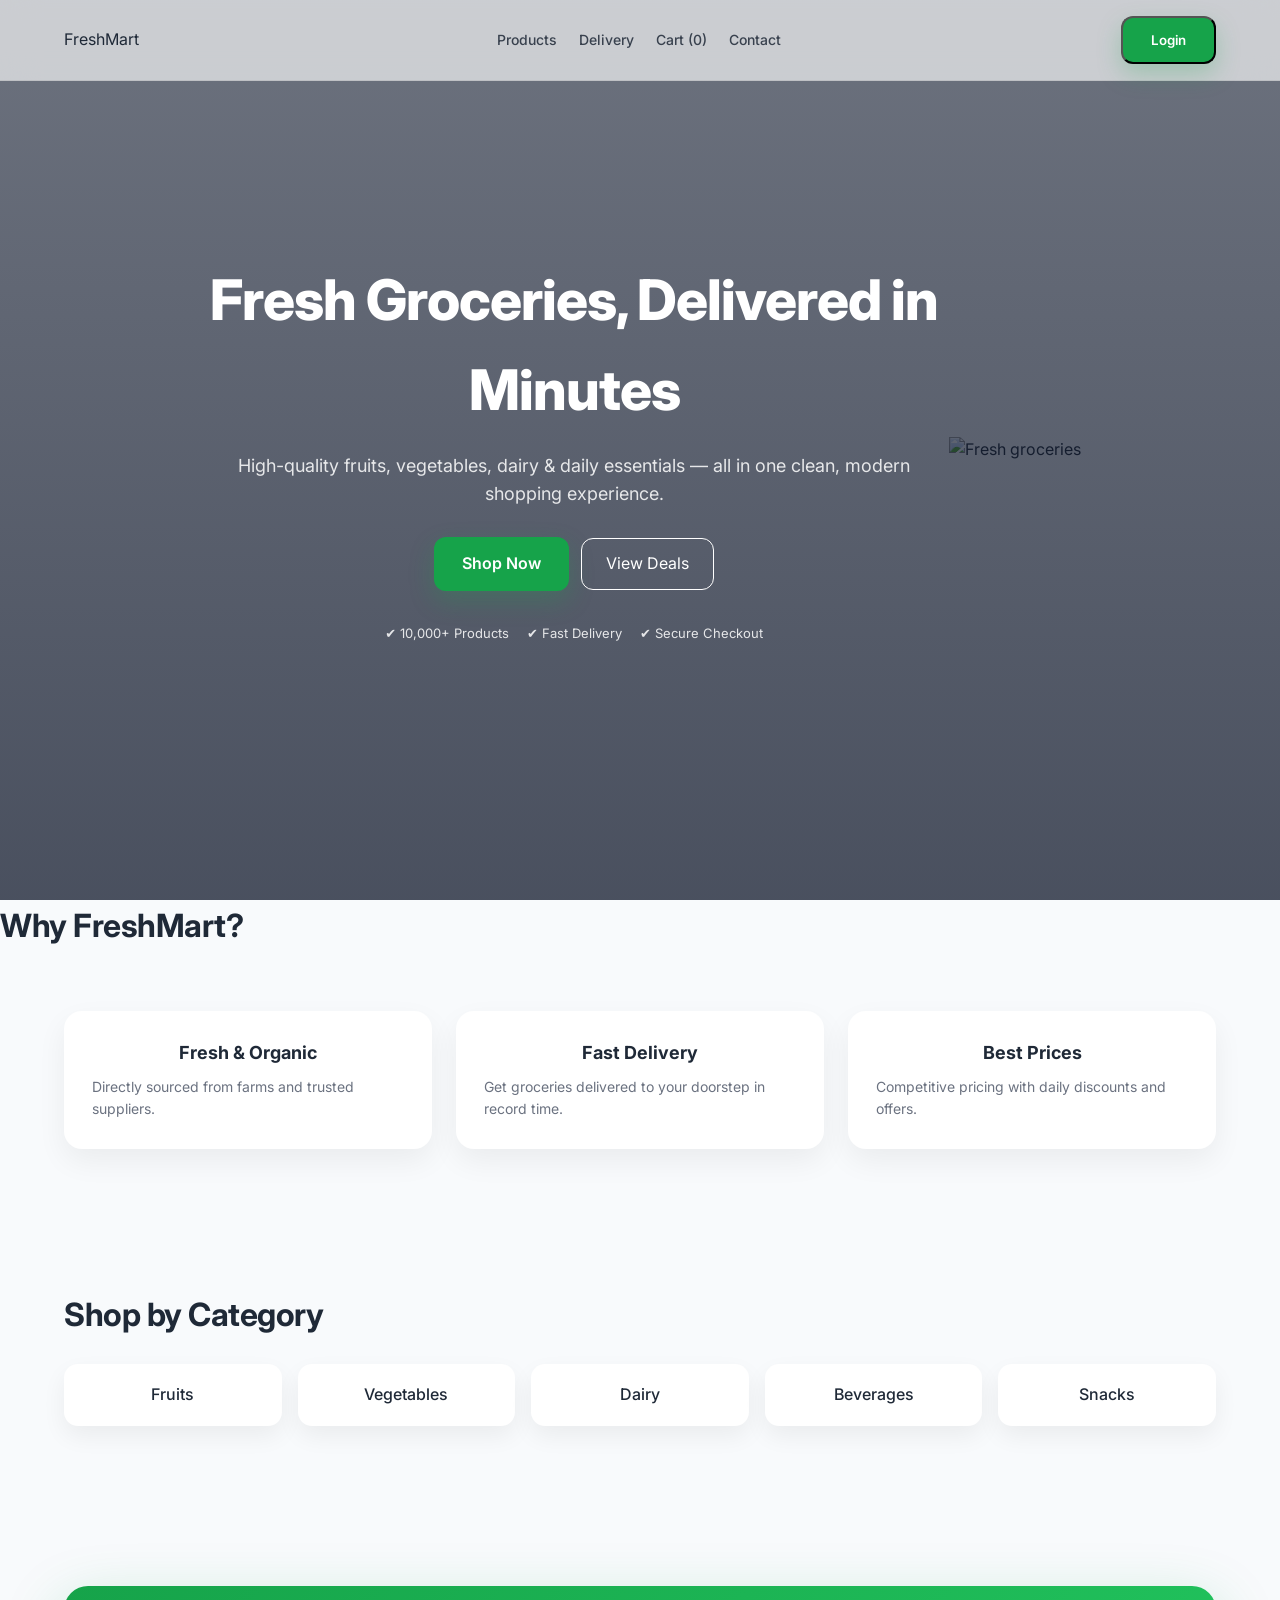
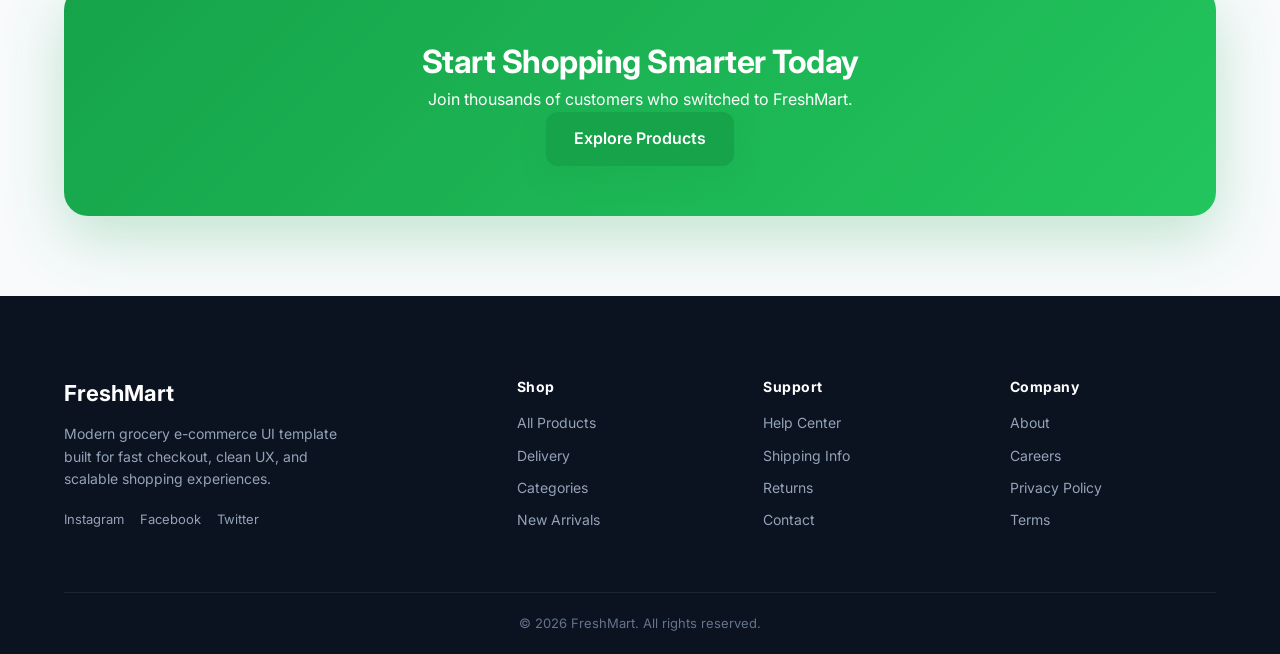
==== index.html @ 22ef39b8 "first commit" ====
<!DOCTYPE html>
<html lang="en">
<head>
  <meta charset="UTF-8">
  <meta name="viewport" content="width=device-width, initial-scale=1.0">
  <meta name="description" content="FreshMart - Premium grocery delivery UI template with modern design and fast checkout experience.">
  <title>Welcome to Fresh Mart | Your Daily Essentials</title>

  <link rel="stylesheet" href="assets/css/style.css">
  <link rel="stylesheet" href="assets/css/responsive.css">

  <!-- Google Font (makes it instantly feel less cheap) -->
  <link rel="preconnect" href="https://fonts.googleapis.com">
  <link rel="preconnect" href="https://fonts.gstatic.com" crossorigin>
  <link href="https://fonts.googleapis.com/css2?family=Inter:wght@300;400;500;600;700&display=swap" rel="stylesheet">
</head>

<body>

<!-- NAVBAR -->
<header class="navbar">
  <div class="logo">FreshMart</div>

  <nav>
    <a href="products.html">Products</a>
    <a href="deals.html">Delivery</a>
    <a href="cart.html">Cart (<span id="cartCount">0</span>)</a>
    <a href="contact.html">Contact</a>
  </nav>

  <div class="nav-actions">
    <button class="btn">Login</button>
  </div>
</header>


<!-- HERO -->
<section class="hero">
  <div class="hero-content">
    <h1>Fresh Groceries, Delivered in Minutes</h1>
    <p>High-quality fruits, vegetables, dairy & daily essentials — all in one clean, modern shopping experience.</p>

    <div class="hero-buttons">
      <a href="products.html" class="btn">Shop Now</a>
      <a href="deals.html" class="btn-outline">View Deals</a>
    </div>

    <div class="hero-stats">
      <div>✔ 10,000+ Products</div>
      <div>✔ Fast Delivery</div>
      <div>✔ Secure Checkout</div>
    </div>
  </div>

  <div class="hero-image">
    <!-- placeholder image -->
    <img src="assets/images/hero-grocery.png" alt="Fresh groceries">
  </div>
</section>


<!-- FEATURES -->
<section class="features">
  <h2 class="feature-h2">Why FreshMart?</h2>

  <div class="feature-grid">
    <div class="feature-card">
      <h3>Fresh & Organic</h3>
      <p>Directly sourced from farms and trusted suppliers.</p>
    </div>

    <div class="feature-card">
      <h3>Fast Delivery</h3>
      <p>Get groceries delivered to your doorstep in record time.</p>
    </div>

    <div class="feature-card">
      <h3>Best Prices</h3>
      <p>Competitive pricing with daily discounts and offers.</p>
    </div>
  </div>
</section>


<!-- CATEGORIES -->
<section class="cates">
  <h2 class="Category-h2">Shop by Category</h2>

  <div class="category-grid">
    <div class="category">Fruits</div>
    <div class="category">Vegetables</div>
    <div class="category">Dairy</div>
    <div class="category">Beverages</div>
    <div class="category">Snacks</div>
  </div>
</section>


<!-- CTA BANNER -->
<section class="cta">
  <h2>Start Shopping Smarter Today</h2>
  <p>Join thousands of customers who switched to FreshMart.</p>
  <a href="products.html" class="btn">Explore Products</a>
</section>


<!-- FOOTER -->
 <footer class="footer">
  <div class="footer-container">

    <div class="footer-col brand">
      <h3>FreshMart</h3>
      <p>
        Modern grocery e-commerce UI template built for fast checkout, clean UX,
        and scalable shopping experiences.
      </p>
      <div class="socials">
        <a href="#">Instagram</a>
        <a href="#">Facebook</a>
        <a href="#">Twitter</a>
      </div>
    </div>

    <div class="footer-col">
      <h4>Shop</h4>
      <a href="products.html">All Products</a>
      <a href="deals.html">Delivery</a>
      <a href="#">Categories</a>
      <a href="#">New Arrivals</a>
    </div>

    <div class="footer-col">
      <h4>Support</h4>
      <a href="#">Help Center</a>
      <a href="#">Shipping Info</a>
      <a href="#">Returns</a>
      <a href="#">Contact</a>
    </div>

    <div class="footer-col">
      <h4>Company</h4>
      <a href="#">About</a>
      <a href="#">Careers</a>
      <a href="#">Privacy Policy</a>
      <a href="#">Terms</a>
    </div>

  </div>

  <div class="footer-bottom">
    <p>© 2026 FreshMart. All rights reserved.</p>
  </div>
</footer>


<script src="assets/js/main.js"></script>
</body>
</html>
---- assets/css/style.css ----
html {
  scroll-behavior: smooth;
}

.section {
  margin-bottom: 20px;
  padding: 90px 64px;
  opacity: 0;
  transform: translateY(30px);
  animation: fadeUp 0.8s ease forwards;
}


:root {
  --primary: #16a34a;
  --dark: #0f172a;
  --text: #1f2937;
  --muted: #6b7280;
  --bg: #f8fafc;
  --card: #ffffff;
  --radius: 16px;
  --shadow: 0 10px 30px rgba(0,0,0,0.08);
}

* {
  margin: 0;
  padding: 0;
  box-sizing: border-box;
  font-family: "Inter", system-ui, sans-serif;
}

body {
  background: var(--bg);
  color: var(--text);
  line-height: 1.6;
}
h2 {
  font-size: 32px;
  font-weight: 700;
  letter-spacing: -0.5px;
}

/* NAVBAR (glass effect) */
.navbar {
  position: fixed;
  top: 0;
  width: 100%;
  padding: 16px 64px;

  display: flex;
  justify-content: space-between;
  align-items: center;

  background: rgba(255,255,255,0.65);
  backdrop-filter: blur(18px);

  border-bottom: 1px solid rgba(0,0,0,0.06);
  z-index: 999;
}

.navbar nav a {
  margin-left: 18px;
  font-size: 14px;
  font-weight: 500;
  text-decoration: none;
  color: var(--text);
  opacity: 0.85;
}

.navbar nav a:hover {
  opacity: 1;
  color: var(--primary);
}

/* HERO (real parallax + depth) */
.hero {
  height: 100vh;
  display: flex;
  align-items: center;
  justify-content: center;
  text-align: center;

  background-image: url("https://images.unsplash.com/photo-1542838132-92c53300491e");
  background-size: cover;
  background-position: center;
  background-attachment: fixed;

  position: relative;
  padding: 0 20px;
}

.hero::before {
  content: "";
  position: absolute;
  inset: 0;
  background: linear-gradient(
    180deg,
    rgba(15, 23, 42, 0.6),
    rgba(15, 23, 42, 0.75)
  );
}

.hero-content {
  position: relative;
  max-width: 750px;
  color: white;
  animation: fadeUp 1s ease;
}

.hero h1 {
  font-size: 56px;
  font-weight: 800;
  letter-spacing: -1px;
  margin-bottom: 16px;
}
.hero-stats {
  display: flex;
  justify-content: center;
  align-items: center;
  gap: 18px;
  margin-top: 32px;
  font-size: 13px;
  opacity: 0.85;
}
.hero p {
  font-size: 18px;
  color: rgba(255,255,255,0.85);
  margin-bottom: 28px;
}
.hero-buttons {
  display: flex;
  justify-content: center;
  align-items: center;
  gap: 12px;
  margin-top: 24px;
}
/* BUTTONS (premium feel) */
.btn {
  display: inline-block;
  padding: 14px 28px;
  background: var(--primary);
  color: white;
  border-radius: 12px;
  text-decoration: none;
  font-weight: 600;
  transition: 0.25s;
  box-shadow: 0 10px 25px rgba(22,163,74,0.25);
}

.btn:hover {
  transform: translateY(-2px);
  box-shadow: 0 15px 35px rgba(22,163,74,0.35);
}

.btn-outline {
  display: inline-block;
  padding: 12px 24px;
  border: 1.5px solid white;
  color: white;
  border-radius: 12px;
  text-decoration: none;
  transition: 0.25s;
}

.btn-outline:hover {
  background: white;
  color: var(--dark);
}

/* FEATURES (card upgrade) */

.feature-grid {
  display: grid;
  grid-template-columns: repeat(3, 1fr);
  gap: 24px;
  padding: 60px 64px;
}

.feature-card {
  background: white;
  padding: 28px;
  border-radius: 18px;
  box-shadow: 0 12px 30px rgba(0,0,0,0.06);
  transition: 0.25s ease;
}

.feature-card:hover {
  transform: translateY(-6px);
  box-shadow: 0 18px 40px rgba(0,0,0,0.10);
}

.feature-card h3 {
  font-size: 18px;
  text-align: center;
  margin-bottom: 8px;
}

.feature-card p {
  font-size: 14px;
  color: var(--muted);
}

/* categories */

.cates {
  padding: 80px 64px;
}

.category-grid {
  display: grid;
  grid-template-columns: repeat(5, 1fr);
  gap: 16px;
  margin-top: 24px;
}
.trust{
  display: flex;
  flex-direction:row;
  justify-content:space-evenly;
  align-items: center;
}
.category {
  background: white;
  padding: 18px;
  text-align: center;
  border-radius: 14px;
  box-shadow: 0 10px 25px rgba(0,0,0,0.06);
  font-weight: 500;
  transition: 0.25s ease;
  cursor: pointer;
}

.category:hover {
  transform: translateY(-5px);
  background: var(--primary);
  color: white;
}


.cta {
  margin: 80px 64px;
  padding: 80px 40px;
  border-radius: 24px;

  background: linear-gradient(135deg, #16a34a, #22c55e);
  color: white;

  box-shadow: 0 20px 60px rgba(22,163,74,0.25);
}
/* PROMO (premium gradient section) */
.promo {
  text-align: center;
  padding: 110px 20px;

  background: radial-gradient(circle at top, #22c55e, #16a34a);
  color: white;
}

.promo h2 {
  font-size: 38px;
  font-weight: 800;
  margin-bottom: 12px;
}

.promo p {
  opacity: 0.9;
  margin-bottom: 20px;
}
.cta{
  text-align: center;
  padding: 50px 60px;
}
/* FOOTER */
.footer {
  background: #0b1220;
  color: #cbd5e1;
  padding: 80px 64px 20px;
  margin-top: 80px;
}

/* MAIN GRID */
.footer-container {
  display: grid;
  grid-template-columns: 2fr 1fr 1fr 1fr;
  gap: 40px;
}

/* BRAND COLUMN */
.footer-col.brand h3 {
  color: white;
  font-size: 22px;
  margin-bottom: 12px;
}

.footer-col.brand p {
  font-size: 14px;
  color: #94a3b8;
  max-width: 300px;
  margin-bottom: 16px;
}

/* LINKS */
.footer-col h4 {
  color: white;
  font-size: 14px;
  margin-bottom: 14px;
  letter-spacing: 0.5px;
}

.footer-col a {
  display: block;
  font-size: 14px;
  color: #94a3b8;
  text-decoration: none;
  margin-bottom: 10px;
  transition: 0.2s;
}

.footer-col a:hover {
  color: #22c55e;
  transform: translateX(3px);
}

/* SOCIALS */
.socials a {
  display: inline-block;
  margin-right: 12px;
  font-size: 13px;
  color: #94a3b8;
}

.socials a:hover {
  color: white;
}

/* BOTTOM BAR */
.footer-bottom {
  margin-top: 50px;
  padding-top: 20px;
  border-top: 1px solid rgba(255,255,255,0.08);
  text-align: center;
  font-size: 13px;
  color: #64748b;
}
.toast{
  position:fixed;
  top:90px;
  right:20px;
  background:#16a34a;
  color:white;
  padding:14px 20px;
  border-radius:12px;
  box-shadow:0 10px 30px rgba(0,0,0,.15);
  opacity:0;
  transform:translateY(-10px);
  transition:.3s;
  z-index:9999;
}

.toast.show{
  opacity:1;
  transform:translateY(0);
}

.badge{
  position:absolute;
  top:12px;
  left:12px;
  background:white;
  padding:6px 10px;
  border-radius:20px;
  font-size:12px;
  font-weight:600;
}

.quantity-controls{
  display:flex;
  gap:10px;
  align-items:center;
  margin-top:10px;
}

.quantity-controls button{
  width:30px;
  height:30px;
  border:none;
  border-radius:8px;
  cursor:pointer;
}

.empty-cart,
.empty-products,
.empty-state{
  text-align:center;
  padding:60px 20px;
}
/* RESPONSIVE */
@media (max-width: 900px) {
  .footer {
    padding: 60px 24px;
  }

  .footer-container {
    grid-template-columns: 1fr 1fr;
    gap: 30px;
  }
}

@media (max-width: 600px) {
  .footer-container {
    grid-template-columns: 1fr;
  }
}

/* ANIMATION */
@keyframes fadeUp {
  from {
    opacity: 0;
    transform: translateY(25px);
  }
  to {
    opacity: 1;
    transform: translateY(0);
  }
}

/* RESPONSIVE */
@media (max-width: 900px) {
  .features {
    grid-template-columns: 1fr;
    padding: 60px 20px;
  }

  .hero h1 {
    font-size: 36px;
  }

  .navbar {
    padding: 16px 20px;
  }
}
---- assets/css/responsive.css ----
@media (max-width: 1024px) {
  .grid {
    grid-template-columns: repeat(3, 1fr);
  }
}

@media (max-width: 768px) {
  .navbar {
    flex-direction: column;
    gap: 10px;
  }

  nav {
    display: flex;
    flex-wrap: wrap;
  }

  .grid {
    grid-template-columns: repeat(2, 1fr);
  }

  .hero h1 {
    font-size: 26px;
  }
}

@media (max-width: 480px) {
  .grid {
    grid-template-columns: 1fr;
  }

  .hero {
    padding: 40px 15px;
  }
}
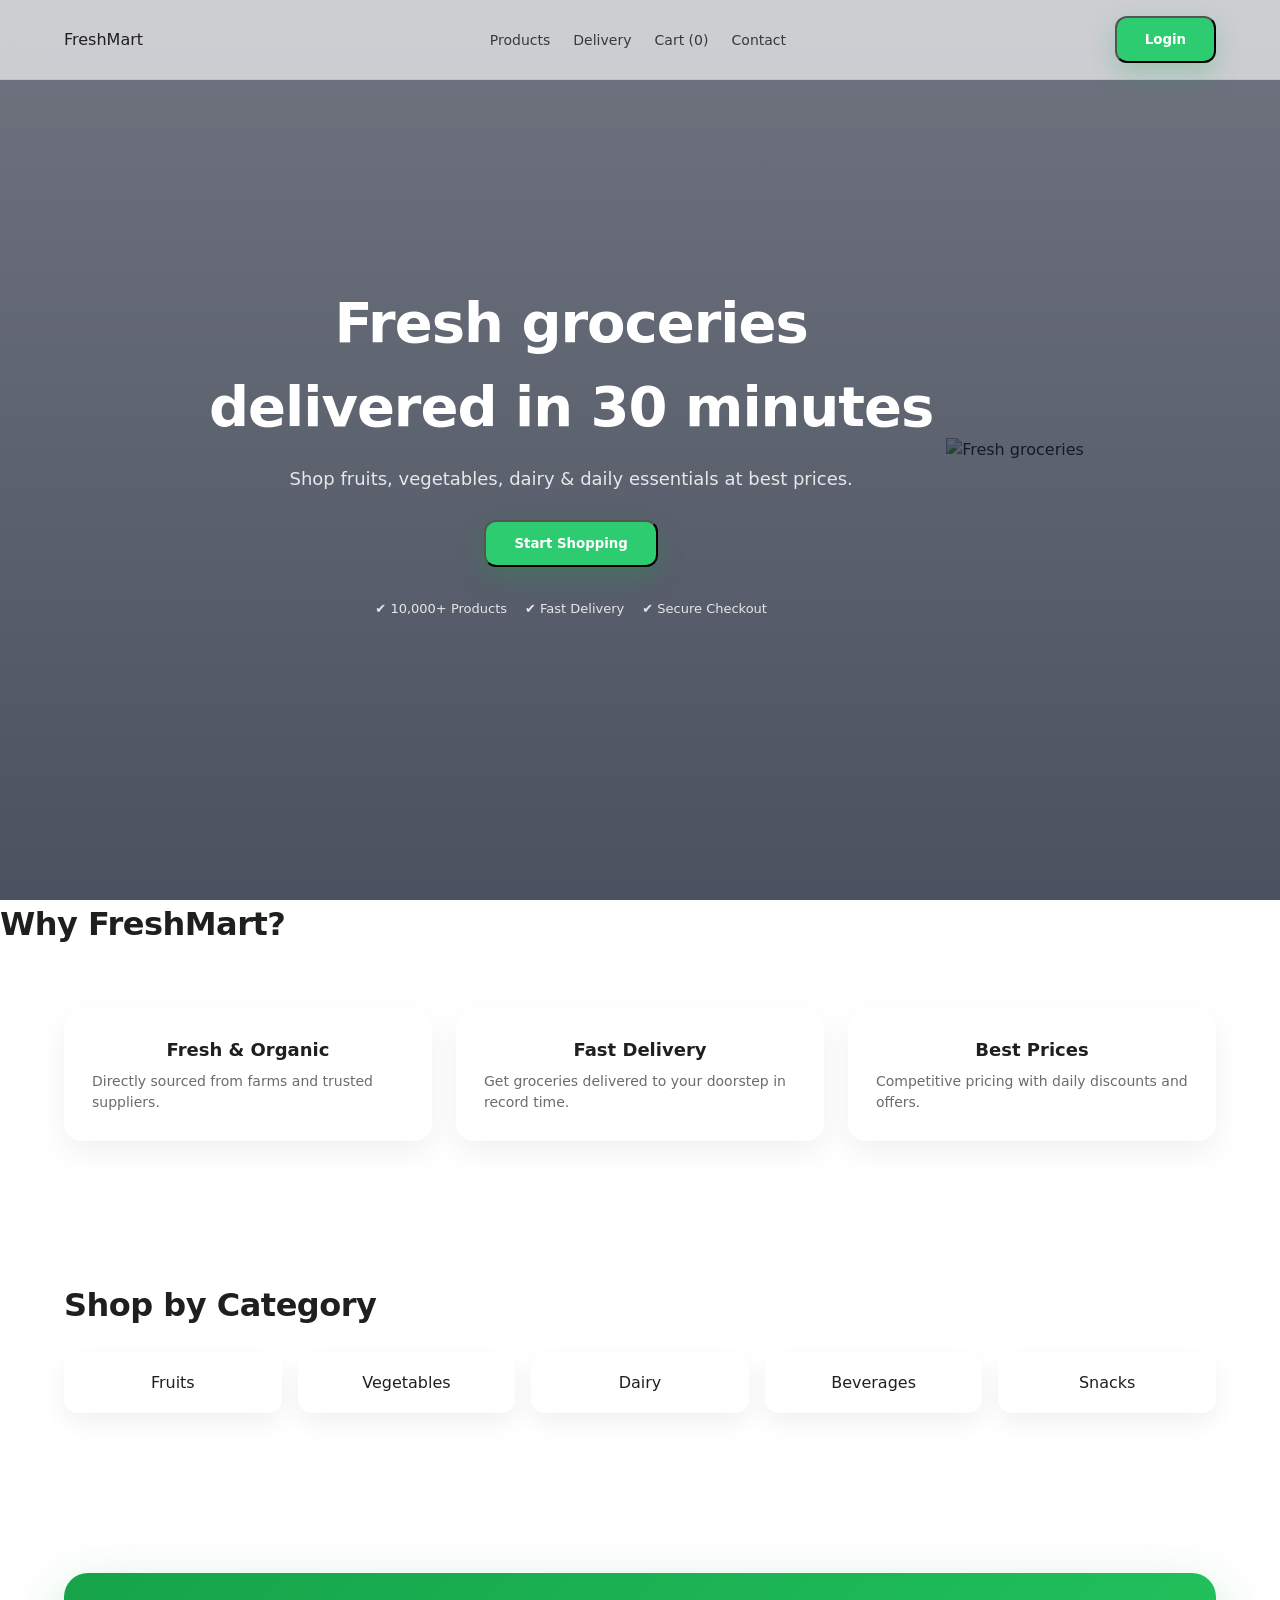
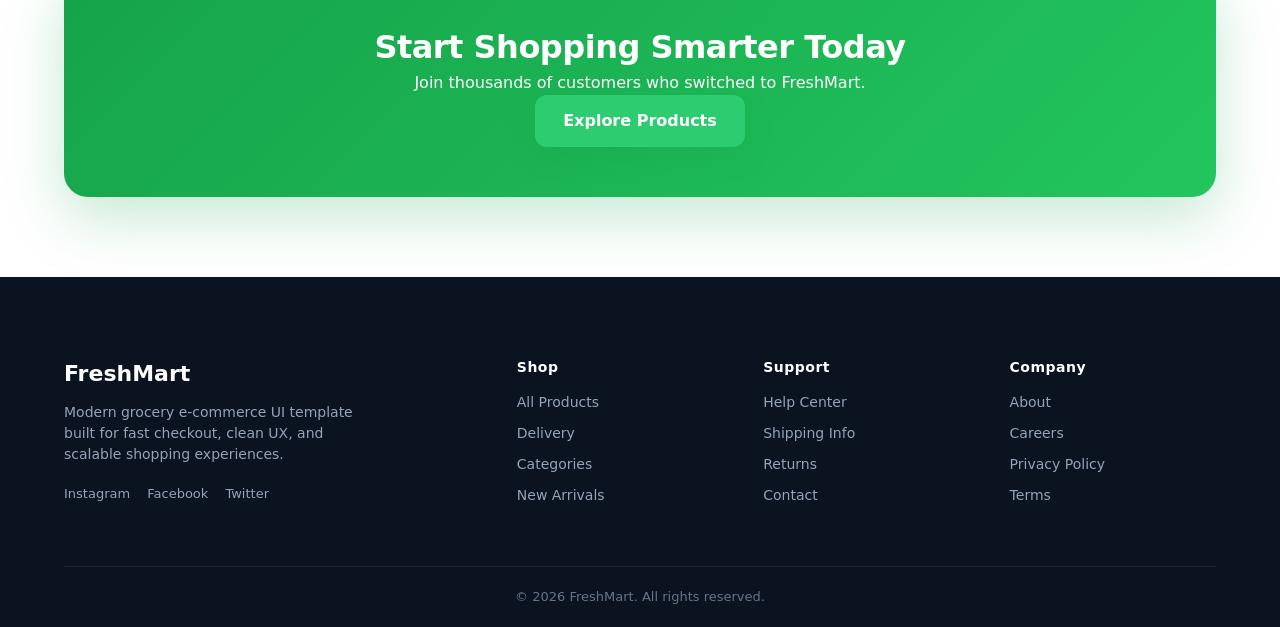
==== commit c8e4b588: "first commit" ====
--- a/index.html
+++ b/index.html
@@ -37,14 +37,12 @@
 <!-- HERO -->
 <section class="hero">
   <div class="hero-content">
-    <h1>Fresh Groceries, Delivered in Minutes</h1>
-    <p>High-quality fruits, vegetables, dairy & daily essentials — all in one clean, modern shopping experience.</p>
+   <h1>Fresh groceries delivered in 30 minutes</h1>
+<p>Shop fruits, vegetables, dairy & daily essentials at best prices.</p>
 
-    <div class="hero-buttons">
-      <a href="products.html" class="btn">Shop Now</a>
-      <a href="deals.html" class="btn-outline">View Deals</a>
-    </div>
-
+<div class="hero-buttons">
+<button class="btn">Start Shopping</button>
+</div>
     <div class="hero-stats">
       <div>✔ 10,000+ Products</div>
       <div>✔ Fast Delivery</div>
--- a/assets/css/style.css
+++ b/assets/css/style.css
@@ -1,38 +1,42 @@
-html {
-  scroll-behavior: smooth;
-}
-
-.section {
-  margin-bottom: 20px;
-  padding: 90px 64px;
-  opacity: 0;
-  transform: translateY(30px);
-  animation: fadeUp 0.8s ease forwards;
-}
-
 
 :root {
-  --primary: #16a34a;
-  --dark: #0f172a;
-  --text: #1f2937;
-  --muted: #6b7280;
-  --bg: #f8fafc;
+  --primary: #2ecc71;
+  --primary-dark: #27ae60;
+  --text: #1f1f1f;
+  --muted: #6c6c6c;
+  --bg: #f6f7fb;
   --card: #ffffff;
-  --radius: 16px;
-  --shadow: 0 10px 30px rgba(0,0,0,0.08);
+
+  --radius: 14px;
+
+  --s1: 6px;
+  --s2: 10px;
+  --s3: 14px;
+  --s4: 20px;
+  --s5: 28px;
+  --s6: 40px;
+}
+
+body {
+  background: var(--bg);
+  color: var(--text);
+  font-family: system-ui, Arial;
 }
 
 * {
+  
   margin: 0;
   padding: 0;
   box-sizing: border-box;
-  font-family: "Inter", system-ui, sans-serif;
-}
+  font-family: system-ui, sans-serif;
+  transition: all 0.2s ease;
+}
+
 
 body {
-  background: var(--bg);
+  background: var(--light);
   color: var(--text);
-  line-height: 1.6;
+  line-height: 1.5;
 }
 h2 {
   font-size: 32px;
@@ -46,14 +50,14 @@
   top: 0;
   width: 100%;
   padding: 16px 64px;
-
+  
   display: flex;
   justify-content: space-between;
   align-items: center;
 
   background: rgba(255,255,255,0.65);
   backdrop-filter: blur(18px);
-
+  
   border-bottom: 1px solid rgba(0,0,0,0.06);
   z-index: 999;
 }
@@ -65,6 +69,17 @@
   text-decoration: none;
   color: var(--text);
   opacity: 0.85;
+}
+html {
+  scroll-behavior: smooth;
+}
+
+.section {
+  margin-bottom: 20px;
+  padding: 90px 64px;
+  opacity: 0;
+  transform: translateY(30px);
+  animation: fadeUp 0.8s ease forwards;
 }
 
 .navbar nav a:hover {
@@ -438,3 +453,42 @@
     padding: 16px 20px;
   }
 }
+.product-card {
+  background: white;
+  border-radius: var(--radius);
+  padding: var(--s4);
+  box-shadow: 0 6px 18px rgba(0,0,0,0.06);
+  position: relative;
+}
+
+.product-card:hover {
+  transform: translateY(-6px);
+  box-shadow: 0 14px 30px rgba(0,0,0,0.12);
+}
+
+.product-card img {
+  width: 100%;
+  border-radius: 12px;
+  margin-bottom: var(--s3);
+}
+
+.product-title {
+  font-weight: 600;
+  font-size: 16px;
+}
+
+.product-price {
+  color: var(--primary-dark);
+  font-weight: 700;
+}button:active {
+  transform: scale(0.96);
+}
+
+@keyframes fadeUp {
+  from { opacity: 0; transform: translateY(10px); }
+  to { opacity: 1; transform: translateY(0); }
+}
+
+.product-card {
+  animation: fadeUp 0.4s ease;
+}
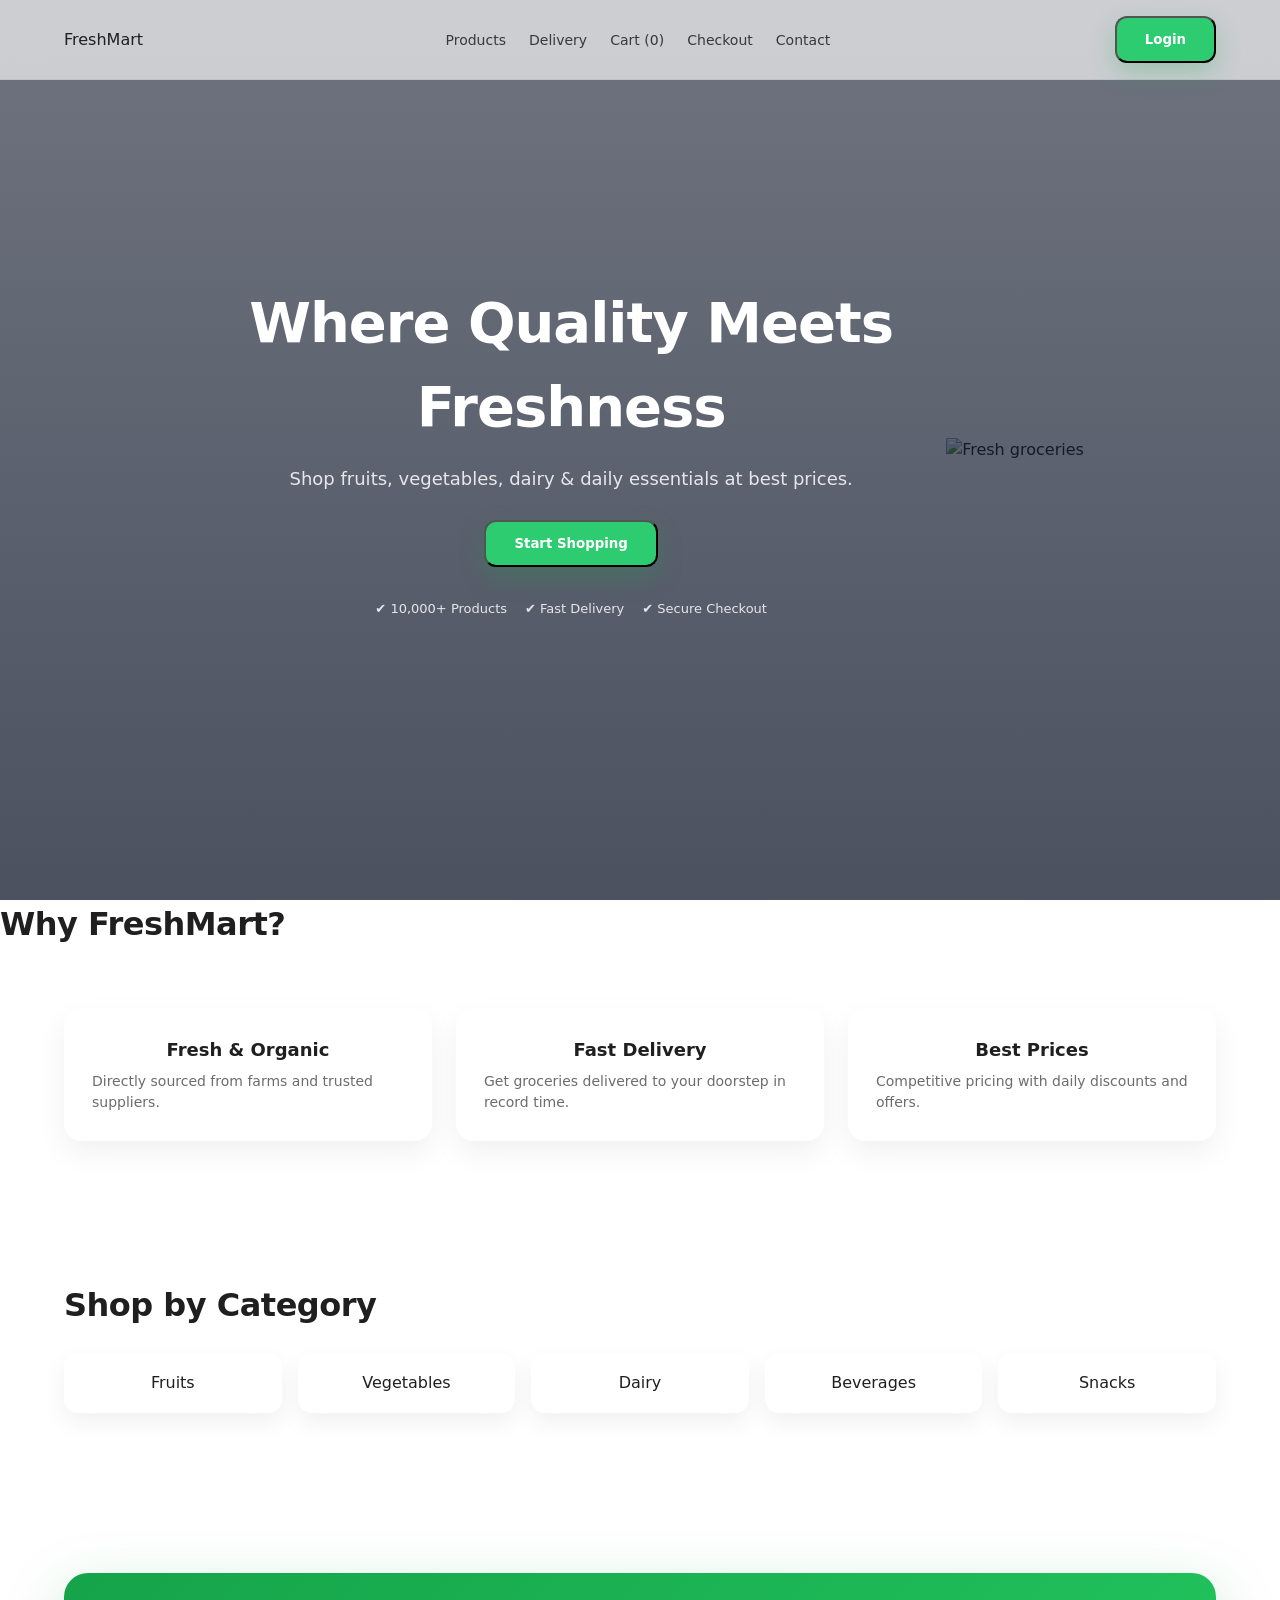
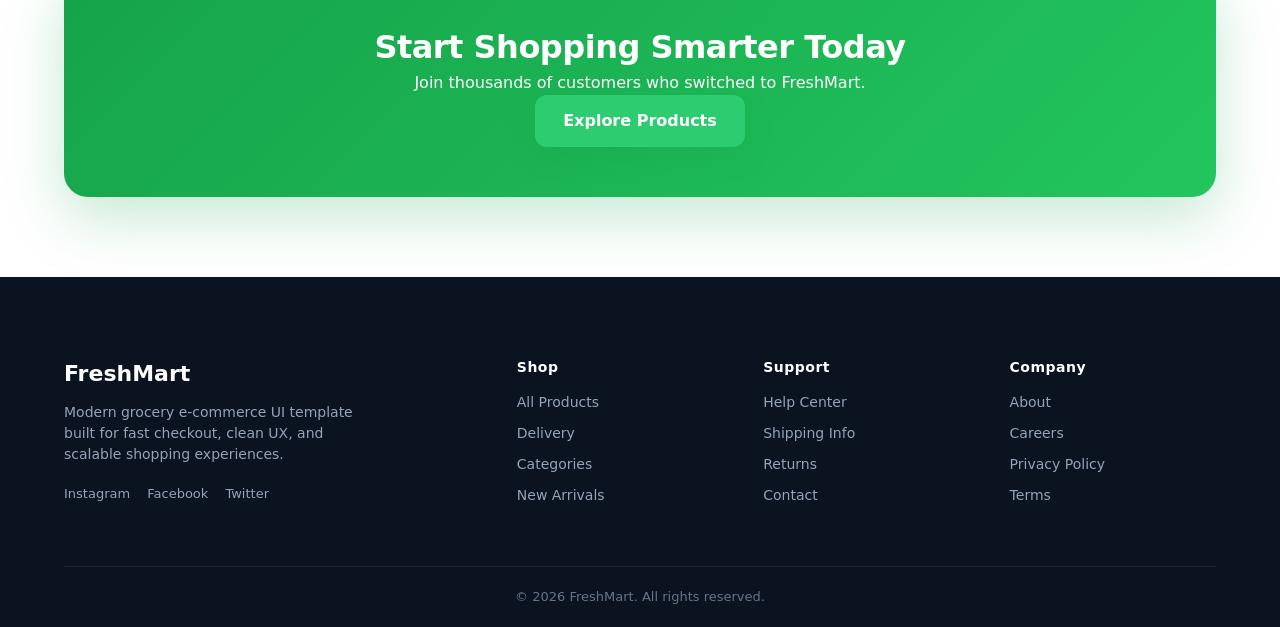
==== commit 743b3989: "updated template" ====
--- a/index.html
+++ b/index.html
@@ -25,6 +25,7 @@
     <a href="products.html">Products</a>
     <a href="deals.html">Delivery</a>
     <a href="cart.html">Cart (<span id="cartCount">0</span>)</a>
+    <a href="checkout.html">Checkout</a>
     <a href="contact.html">Contact</a>
   </nav>
 
@@ -37,7 +38,7 @@
 <!-- HERO -->
 <section class="hero">
   <div class="hero-content">
-   <h1>Fresh groceries delivered in 30 minutes</h1>
+   <h1>Where Quality Meets Freshness</h1>
 <p>Shop fruits, vegetables, dairy & daily essentials at best prices.</p>
 
 <div class="hero-buttons">
--- a/assets/css/style.css
+++ b/assets/css/style.css
@@ -482,6 +482,20 @@
   font-weight: 700;
 }button:active {
   transform: scale(0.96);
+}.checkout-btn{
+    display:block;
+    text-align:center;
+    background:#2ecc71;
+    color:white;
+    padding:14px;
+    border-radius:10px;
+    text-decoration:none;
+    margin-top:20px;
+    font-weight:600;
+}
+
+.checkout-btn:hover{
+    opacity:.9;
 }
 
 @keyframes fadeUp {
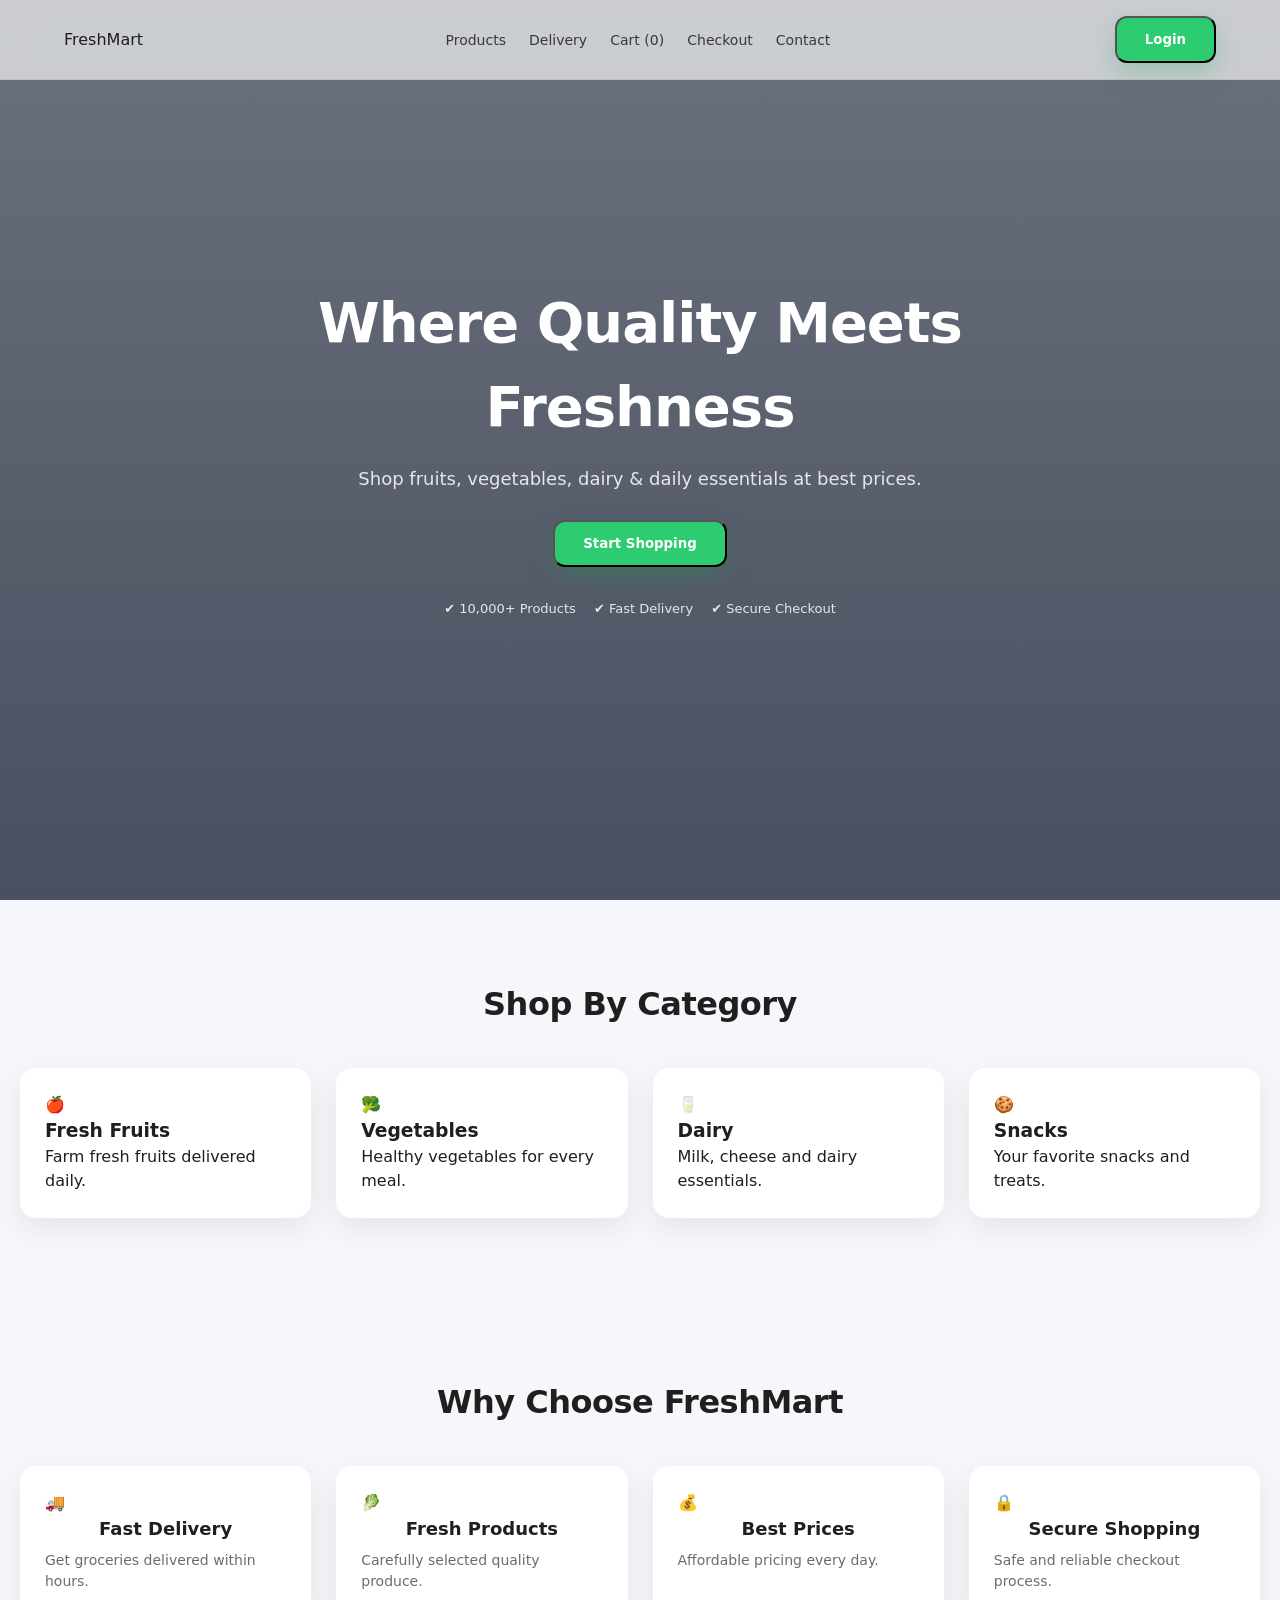
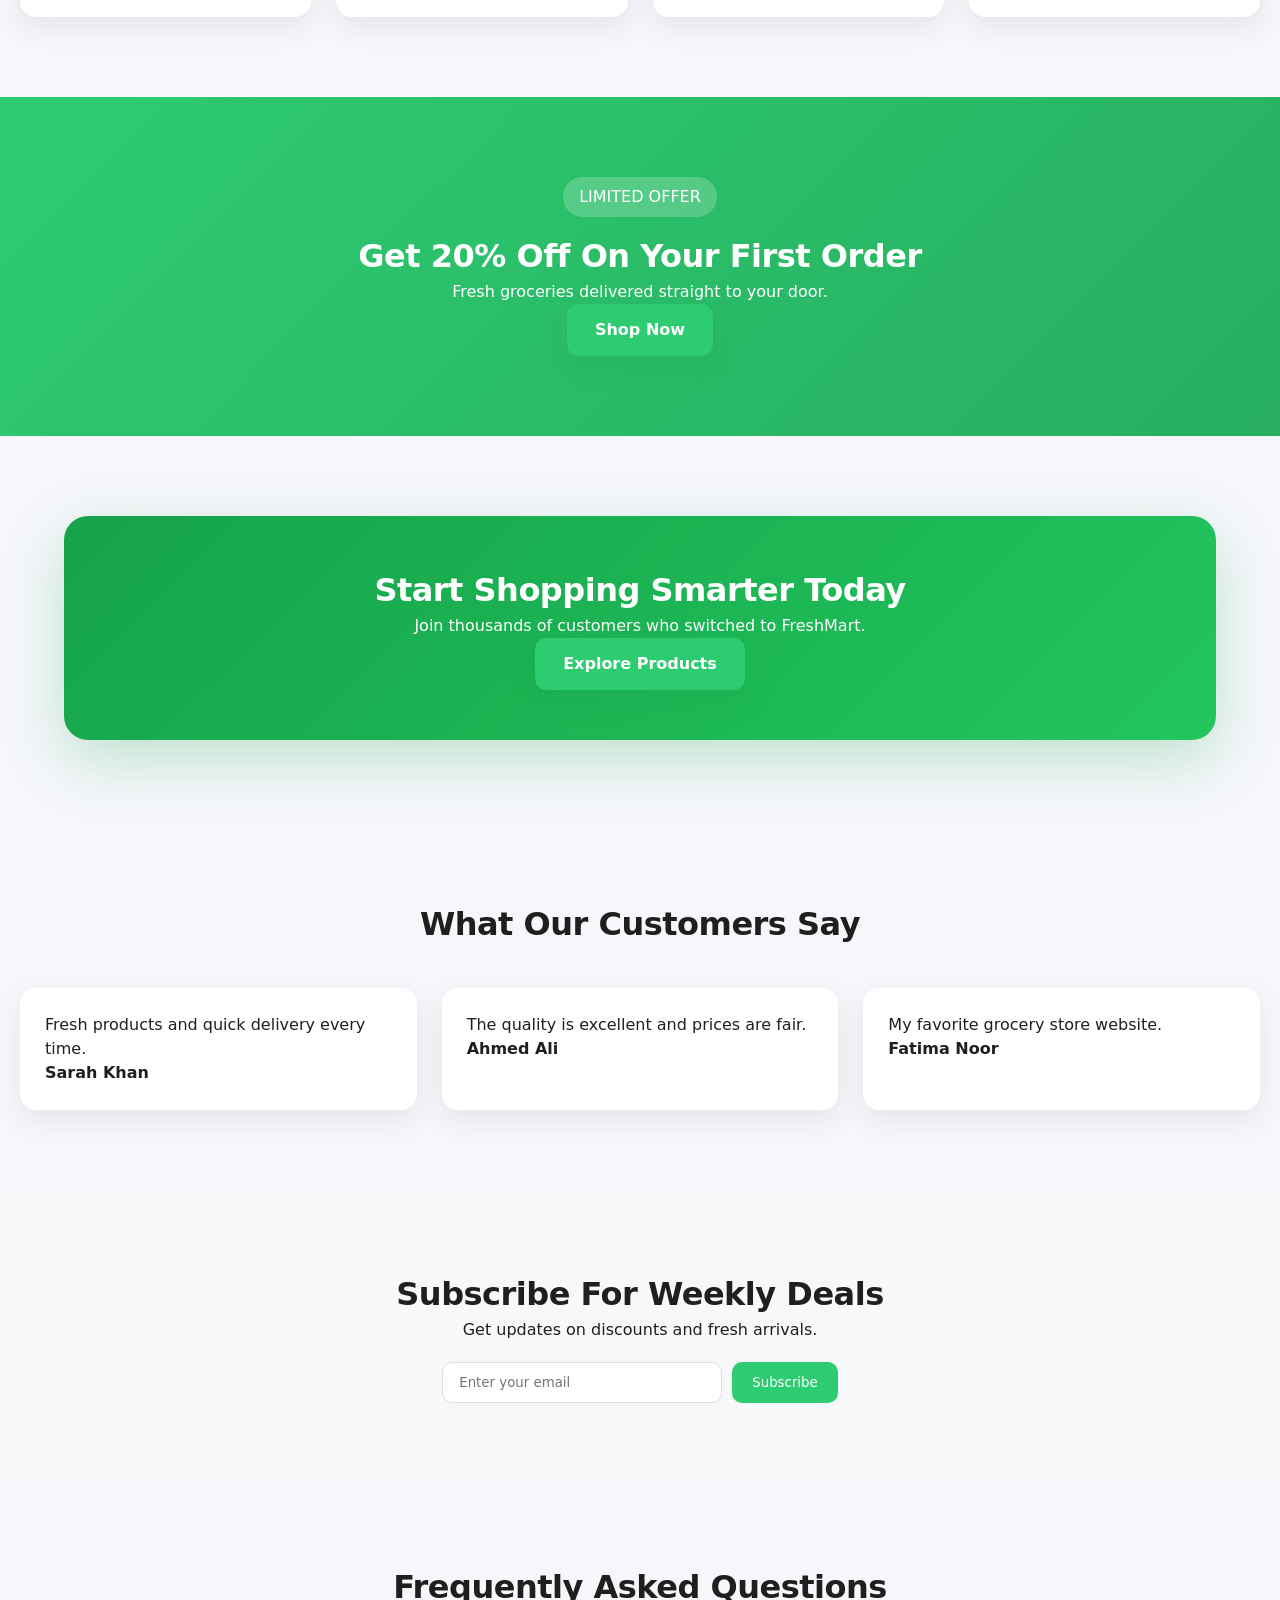
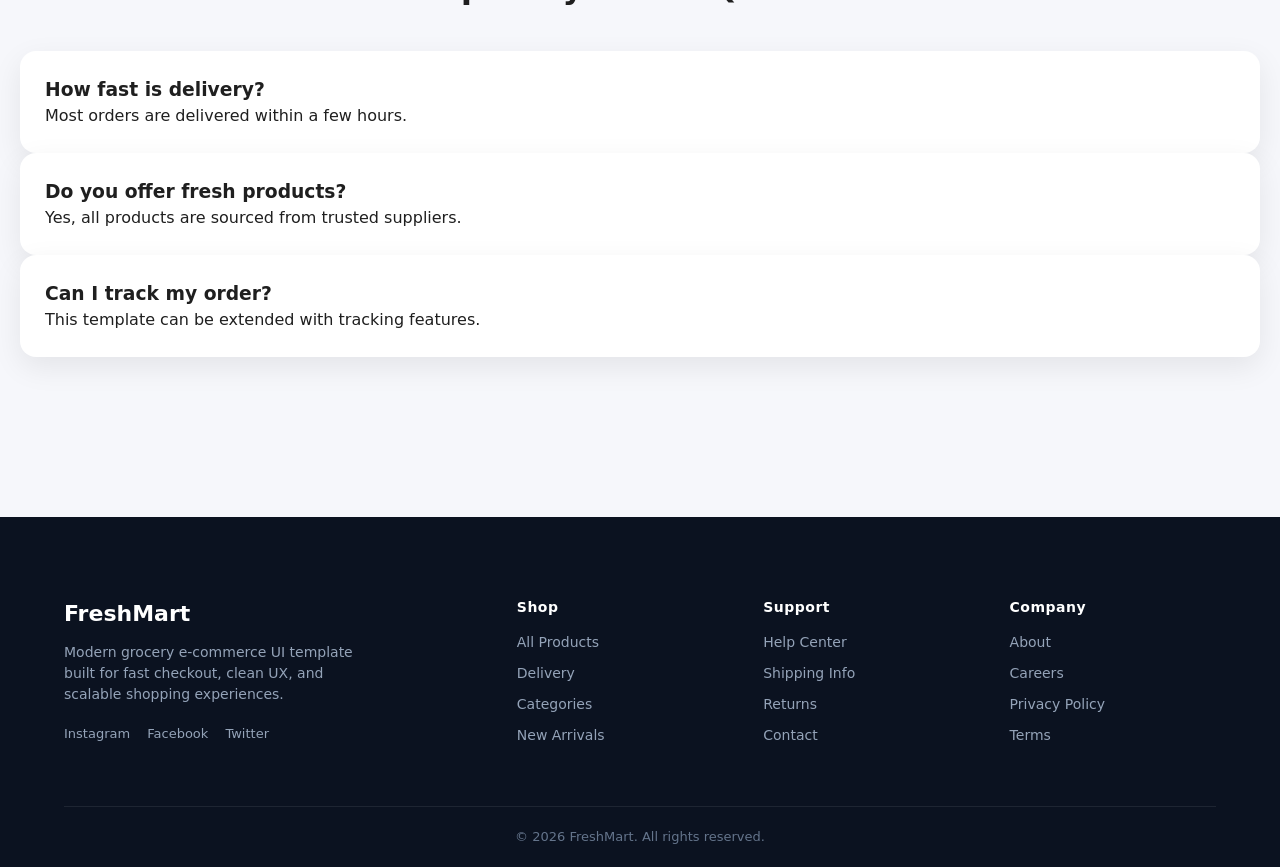
==== commit c6164e1c: "updated template" ====
--- a/index.html
+++ b/index.html
@@ -52,57 +52,208 @@
   </div>
 
   <div class="hero-image">
-    <!-- placeholder image -->
-    <img src="assets/images/hero-grocery.png" alt="Fresh groceries">
-  </div>
-</section>
-
-
-<!-- FEATURES -->
-<section class="features">
-  <h2 class="feature-h2">Why FreshMart?</h2>
-
-  <div class="feature-grid">
-    <div class="feature-card">
-      <h3>Fresh & Organic</h3>
-      <p>Directly sourced from farms and trusted suppliers.</p>
-    </div>
-
-    <div class="feature-card">
-      <h3>Fast Delivery</h3>
-      <p>Get groceries delivered to your doorstep in record time.</p>
-    </div>
-
-    <div class="feature-card">
-      <h3>Best Prices</h3>
-      <p>Competitive pricing with daily discounts and offers.</p>
-    </div>
-  </div>
-</section>
-
-
-<!-- CATEGORIES -->
-<section class="cates">
-  <h2 class="Category-h2">Shop by Category</h2>
-
-  <div class="category-grid">
-    <div class="category">Fruits</div>
-    <div class="category">Vegetables</div>
-    <div class="category">Dairy</div>
-    <div class="category">Beverages</div>
-    <div class="category">Snacks</div>
-  </div>
-</section>
-
-
+  </div>
+</section>
+
+
+<section class="featured-categories">
+
+  <div class="container">
+
+    <h2 class="section-title">
+      Shop By Category
+    </h2>
+
+    <div class="category-grid">
+
+      <div class="category-card">
+        🍎
+        <h3>Fresh Fruits</h3>
+        <p>Farm fresh fruits delivered daily.</p>
+      </div>
+
+      <div class="category-card">
+        🥦
+        <h3>Vegetables</h3>
+        <p>Healthy vegetables for every meal.</p>
+      </div>
+
+      <div class="category-card">
+        🥛
+        <h3>Dairy</h3>
+        <p>Milk, cheese and dairy essentials.</p>
+      </div>
+
+      <div class="category-card">
+        🍪
+        <h3>Snacks</h3>
+        <p>Your favorite snacks and treats.</p>
+      </div>
+
+    </div>
+
+  </div>
+
+</section><section class="why-us">
+
+  <div class="container">
+
+    <h2 class="section-title">
+      Why Choose FreshMart
+    </h2>
+
+    <div class="features-grid">
+
+      <div class="feature-card">
+        🚚
+        <h3>Fast Delivery</h3>
+        <p>Get groceries delivered within hours.</p>
+      </div>
+
+      <div class="feature-card">
+        🥬
+        <h3>Fresh Products</h3>
+        <p>Carefully selected quality produce.</p>
+      </div>
+
+      <div class="feature-card">
+        💰
+        <h3>Best Prices</h3>
+        <p>Affordable pricing every day.</p>
+      </div>
+
+      <div class="feature-card">
+        🔒
+        <h3>Secure Shopping</h3>
+        <p>Safe and reliable checkout process.</p>
+      </div>
+
+    </div>
+
+  </div>
+
+</section>
+<section class="offer-banner">
+
+  <div class="container">
+
+    <div class="offer-content">
+
+      <span class="offer-badge">
+        LIMITED OFFER
+      </span>
+
+      <h2>
+        Get 20% Off On Your First Order
+      </h2>
+
+      <p>
+        Fresh groceries delivered straight to your door.
+      </p>
+
+      <a href="#products" class="btn">
+        Shop Now
+      </a>
+
+    </div>
+
+  </div>
+</section>
 <!-- CTA BANNER -->
 <section class="cta">
   <h2>Start Shopping Smarter Today</h2>
   <p>Join thousands of customers who switched to FreshMart.</p>
   <a href="products.html" class="btn">Explore Products</a>
 </section>
-
-
+<section class="testimonials">
+
+  <div class="container">
+
+    <h2 class="section-title">
+      What Our Customers Say
+    </h2>
+
+    <div class="testimonial-grid">
+
+      <div class="testimonial-card">
+        <p>
+          Fresh products and quick delivery every time.
+        </p>
+        <h4>Sarah Khan</h4>
+      </div>
+
+      <div class="testimonial-card">
+        <p>
+          The quality is excellent and prices are fair.
+        </p>
+        <h4>Ahmed Ali</h4>
+      </div>
+
+      <div class="testimonial-card">
+        <p>
+          My favorite grocery store website.
+        </p>
+        <h4>Fatima Noor</h4>
+      </div>
+
+    </div>
+
+  </div>
+
+</section>
+<section class="newsletter">
+
+  <div class="container">
+
+    <h2>
+      Subscribe For Weekly Deals
+    </h2>
+
+    <p>
+      Get updates on discounts and fresh arrivals.
+    </p>
+
+    <form class="newsletter-form">
+
+      <input
+        type="email"
+        placeholder="Enter your email"
+      >
+
+      <button type="submit">
+        Subscribe
+      </button>
+
+    </form>
+
+  </div>
+
+</section><section class="faq">
+
+  <div class="container">
+
+    <h2 class="section-title">
+      Frequently Asked Questions
+    </h2>
+
+    <div class="faq-item">
+      <h3>How fast is delivery?</h3>
+      <p>Most orders are delivered within a few hours.</p>
+    </div>
+
+    <div class="faq-item">
+      <h3>Do you offer fresh products?</h3>
+      <p>Yes, all products are sourced from trusted suppliers.</p>
+    </div>
+
+    <div class="faq-item">
+      <h3>Can I track my order?</h3>
+      <p>This template can be extended with tracking features.</p>
+    </div>
+
+  </div>
+
+</section>
 <!-- FOOTER -->
  <footer class="footer">
   <div class="footer-container">
--- a/assets/css/style.css
+++ b/assets/css/style.css
@@ -34,7 +34,7 @@
 
 
 body {
-  background: var(--light);
+background: var(--bg);
   color: var(--text);
   line-height: 1.5;
 }
@@ -497,6 +497,80 @@
 .checkout-btn:hover{
     opacity:.9;
 }
+.featured-categories,
+.why-us,
+.testimonials,
+.newsletter,
+.faq {
+padding: 80px 20px;
+}
+
+.section-title {
+text-align: center;
+margin-bottom: 40px;
+}
+
+.category-grid,
+.features-grid,
+.testimonial-grid {
+display: grid;
+grid-template-columns: repeat(auto-fit,minmax(250px,1fr));
+gap: 25px;
+}
+
+.category-card,
+.feature-card,
+.testimonial-card,
+.faq-item {
+background: #fff;
+padding: 25px;
+border-radius: 16px;
+box-shadow: 0 10px 30px rgba(0,0,0,.08);
+}
+
+.offer-banner {
+padding: 80px 20px;
+background: linear-gradient(135deg,#2ecc71,#27ae60);
+color: white;
+text-align: center;
+}
+
+.offer-badge {
+background: rgba(255,255,255,.2);
+padding: 8px 16px;
+border-radius: 30px;
+display: inline-block;
+margin-bottom: 15px;
+}
+
+.newsletter {
+background: #f7f8fa;
+text-align: center;
+}
+
+.newsletter-form {
+display: flex;
+justify-content: center;
+gap: 10px;
+margin-top: 20px;
+flex-wrap: wrap;
+}
+
+.newsletter-form input {
+padding: 12px 16px;
+min-width: 280px;
+border: 1px solid #ddd;
+border-radius: 10px;
+}
+
+.newsletter-form button {
+padding: 12px 20px;
+background: #2ecc71;
+color: white;
+border: none;
+border-radius: 10px;
+cursor: pointer;
+}
 
 @keyframes fadeUp {
   from { opacity: 0; transform: translateY(10px); }
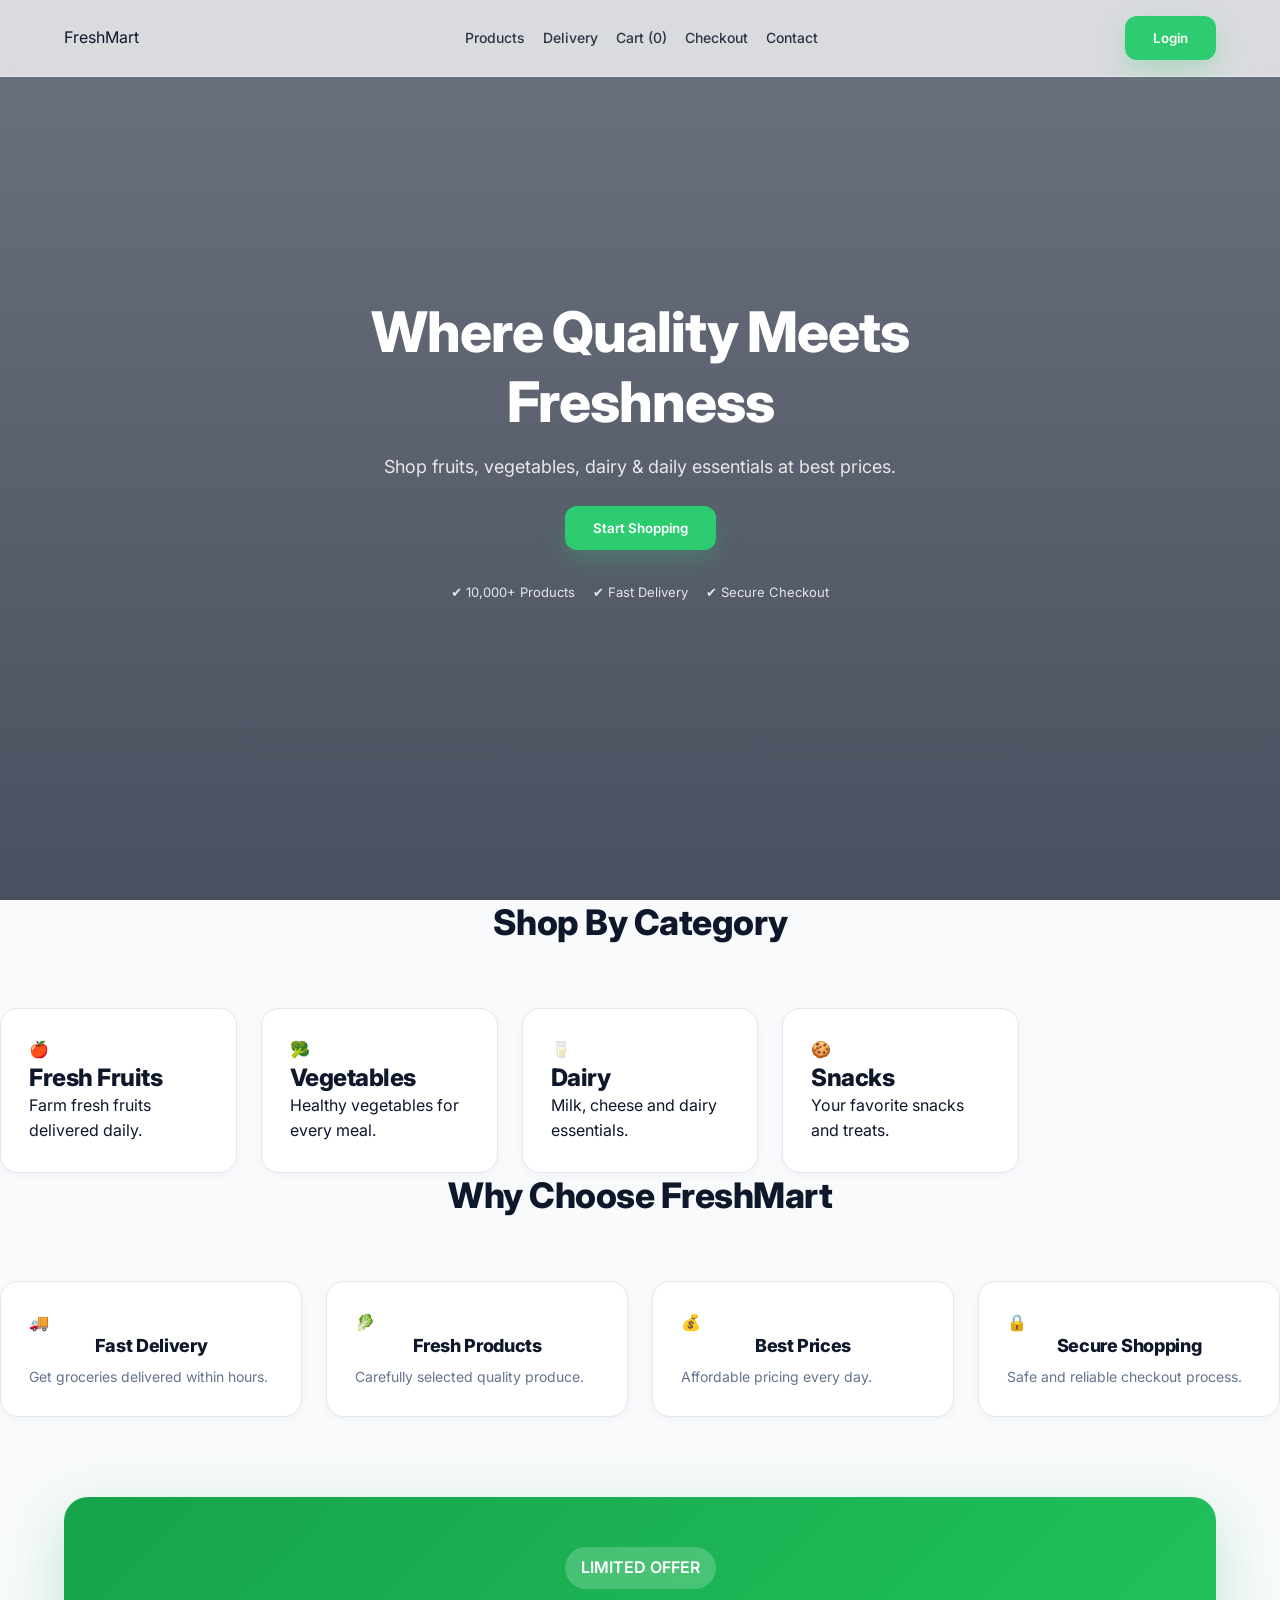
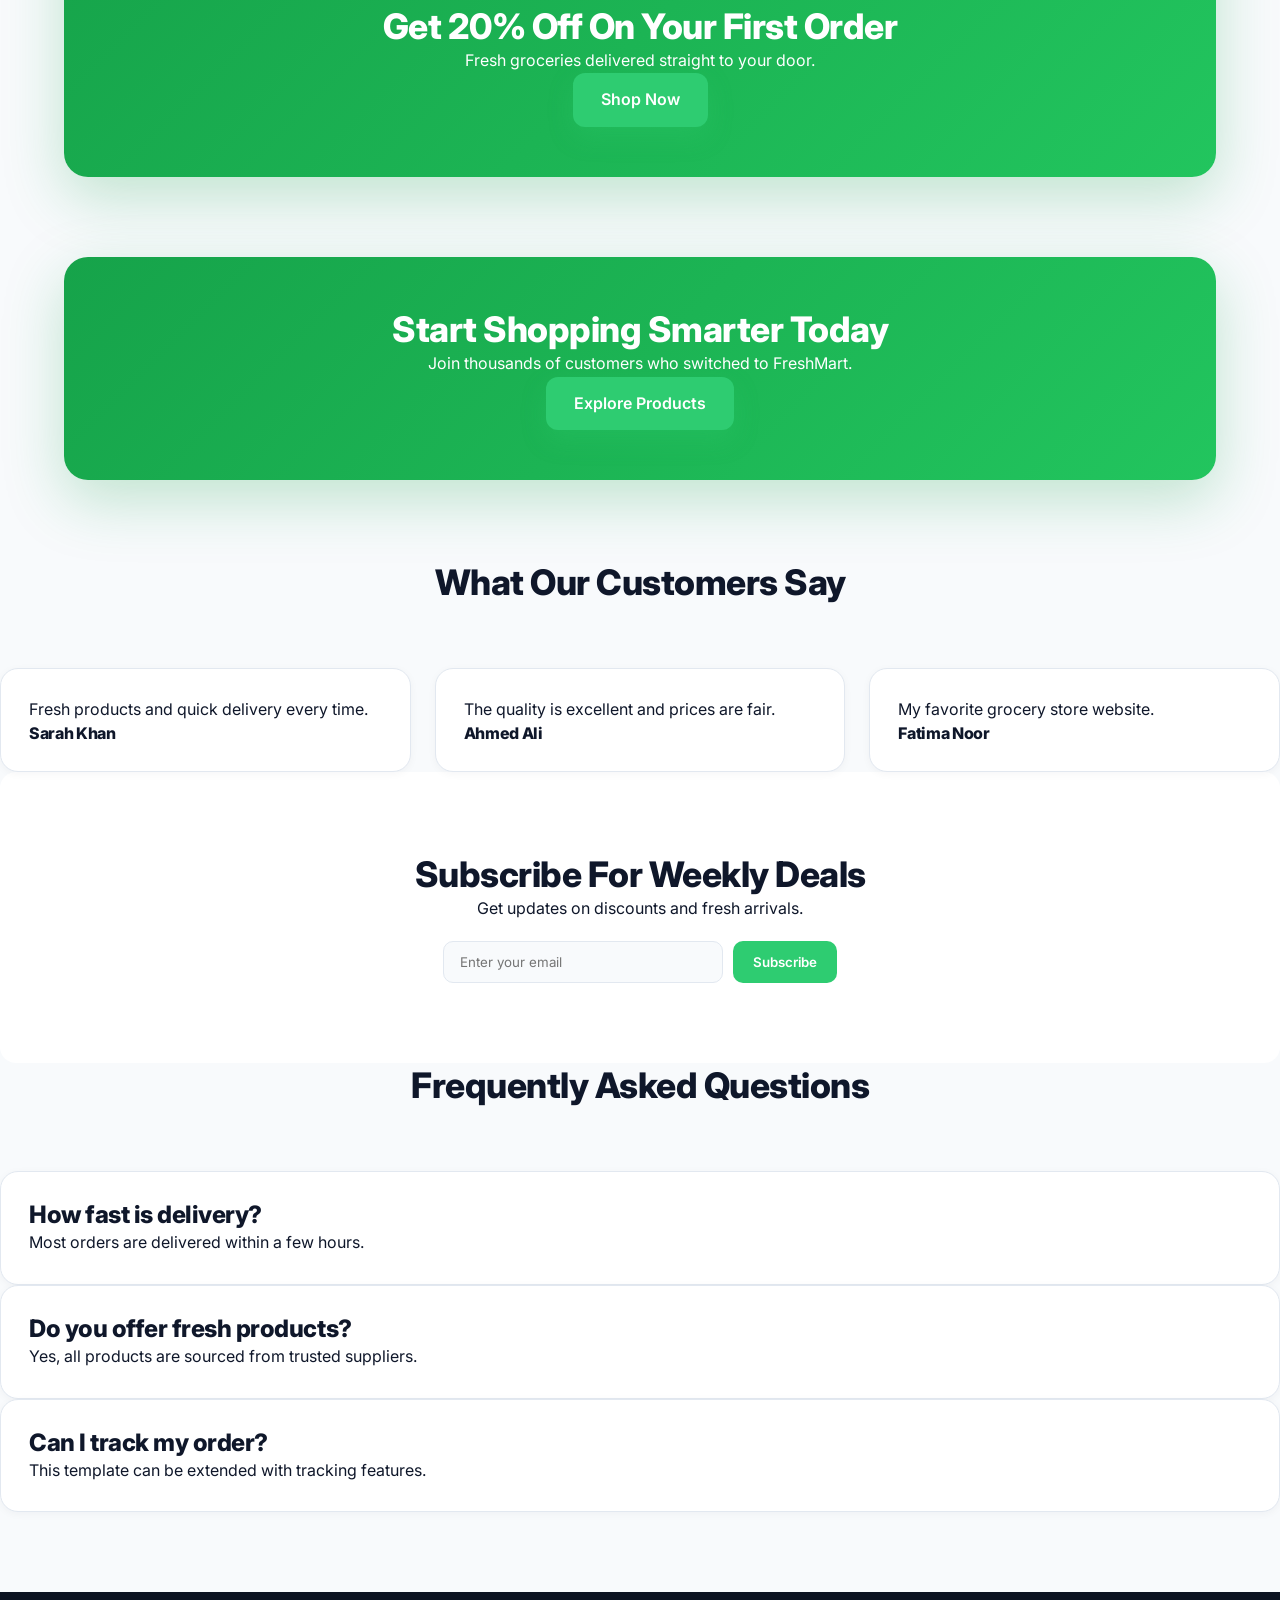
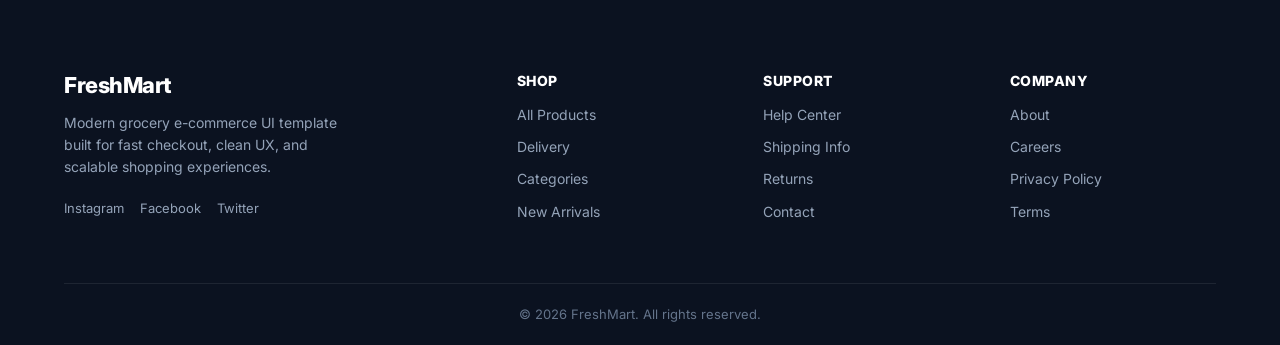
==== commit 1832d2ce: "Initial commit" ====
--- a/index.html
+++ b/index.html
@@ -7,7 +7,7 @@
   <title>Welcome to Fresh Mart | Your Daily Essentials</title>
 
   <link rel="stylesheet" href="assets/css/style.css">
-  <link rel="stylesheet" href="assets/css/responsive.css">
+  <!-- <link rel="stylesheet" href="assets/css/responsive.css"> -->
 
   <!-- Google Font (makes it instantly feel less cheap) -->
   <link rel="preconnect" href="https://fonts.googleapis.com">
--- a/assets/css/style.css
+++ b/assets/css/style.css
@@ -1,85 +1,162 @@
-
+/* ==========================================================================
+   1. SYSTEM DESIGN TOKENS & ADVANCED MASTER THEME ENGINE
+   ========================================================================== */
 :root {
+  /* Premium Light Theme Colors (Shopify / Stripe Style) */
+  --bg: #f8fafc;
+  --card: #ffffff;
+  --text: #0f172a;
+  --muted: #64748b;
+  --border: #e2e8f0;
   --primary: #2ecc71;
   --primary-dark: #27ae60;
-  --text: #1f1f1f;
-  --muted: #6c6c6c;
-  --bg: #f6f7fb;
-  --card: #ffffff;
-
+  --accent: #f59e0b;
+  --danger: #ef4444;
+  --dark: #0b1220;
   --radius: 14px;
 
-  --s1: 6px;
-  --s2: 10px;
-  --s3: 14px;
-  --s4: 20px;
-  --s5: 28px;
-  --s6: 40px;
+  /* Strict 8px Structural Spacing Grid System */
+  --s1: 0.25rem;  /* 4px */
+  --s2: 0.5rem;   /* 8px */
+  --s3: 0.75rem;  /* 12px */
+  --s4: 1rem;     /* 16px */
+  --s5: 1.5rem;   /* 24px */
+  --s6: 2rem;     /* 32px */
+  --s8: 3rem;     /* 48px */
+  --s10: 4rem;    /* 64px */
+  --s12: 6rem;    /* 96px */
+
+  /* Fluid Typography - Perfectly scales between 320px and 1440px viewports */
+  --text-xs: clamp(0.75rem, 0.7rem + 0.2vw, 0.8125rem);
+  --text-sm: clamp(0.8125rem, 0.78rem + 0.22vw, 0.875rem);
+  --text-base: clamp(0.9375rem, 0.9rem + 0.25vw, 1rem);
+  --text-md: clamp(1.0625rem, 1rem + 0.35vw, 1.1875rem);
+  --text-lg: clamp(1.25rem, 1.15rem + 0.5vw, 1.5rem);
+  --text-xl: clamp(1.625rem, 1.4rem + 1vw, 2.25rem);
+  --text-display: clamp(2.25rem, 1.8rem + 2.5vw, 3.5rem);
+
+  /* Micro-Interaction Elevation Shadows */
+  --shadow-sm: 0 2px 8px rgba(15, 23, 42, 0.04);
+  --shadow-md: 0 10px 30px rgba(0, 0, 0, 0.06);
+  --shadow-lg: 0 20px 40px rgba(15, 23, 42, 0.1);
+  --shadow-focus: 0 0 0 4px rgba(46, 204, 113, 0.25);
+
+  --transition: all 0.25s cubic-bezier(0.4, 0, 0.2, 1);
+}
+
+/* Complete Contextual Dark Mode Engine */
+[data-theme="dark"] {
+  --bg: #0f172a;
+  --card: #1e293b;
+  --text: #f8fafc;
+  --muted: #94a3b8;
+  --border: #334155;
+  --primary: #2ecc71;
+  --primary-dark: #34d399;
+  --shadow-sm: 0 2px 8px rgba(0, 0, 0, 0.2);
+  --shadow-md: 0 10px 30px rgba(0, 0, 0, 0.3);
+  --shadow-lg: 0 20px 40px rgba(0, 0, 0, 0.4);
+}
+
+/* ==========================================================================
+   2. CORE ARCHITECTURAL RESET & ACCESSIBILITY LAYER
+   ========================================================================== */
+*, *::before, *::after {
+  margin: 0;
+  padding: 0;
+  box-sizing: border-box;}
+
+html {
+  scroll-behavior: smooth;
+  text-size-adjust: 100%;
 }
 
 body {
   background: var(--bg);
   color: var(--text);
-  font-family: system-ui, Arial;
-}
-
-* {
-  
-  margin: 0;
-  padding: 0;
-  box-sizing: border-box;
-  font-family: system-ui, sans-serif;
-  transition: all 0.2s ease;
-}
-
-
-body {
-background: var(--bg);
-  color: var(--text);
-  line-height: 1.5;
-}
-h2 {
-  font-size: 32px;
-  font-weight: 700;
-  letter-spacing: -0.5px;
-}
-
-/* NAVBAR (glass effect) */
+  font-family: "Inter", system-ui, -apple-system, sans-serif;
+  font-size: var(--text-base);
+  line-height: 1.6;
+  text-rendering: optimizeLegibility;
+  -webkit-font-smoothing: antialiased;
+  transition: background var(--transition), color var(--transition);
+  overflow-x: hidden;
+}
+
+img {
+  max-width: 100%;
+  height: auto;
+  display: block;
+}
+
+h1, h2, h3, h4 {
+  font-weight: 800;
+  line-height: 1.25;
+  letter-spacing: -0.02em;
+}
+
+h1 { font-size: var(--text-display); }
+h2 { font-size: var(--text-xl); letter-spacing: -0.5px; }
+h3 { font-size: var(--text-lg); }
+h4 { font-size: var(--text-base); }
+
+a {
+  color: inherit;
+  text-decoration: none;
+  transition: var(--transition);
+}
+
+/* Keyboard Accessibility Focus Rings */
+*:focus-visible {
+  outline: none;
+  box-shadow: var(--shadow-focus);
+}
+
+button, input, textarea {
+  font-family: inherit;
+  color: inherit;
+}
+
+/* ==========================================================================
+   3. GLOBAL NAVIGATION HEADER (Premium Glassmorphism Look)
+   ========================================================================== */
 .navbar {
   position: fixed;
   top: 0;
+  left: 0;
   width: 100%;
-  padding: 16px 64px;
-  
+  padding: var(--s4) clamp(var(--s4), 5vw, var(--s10));
   display: flex;
   justify-content: space-between;
   align-items: center;
-
-  background: rgba(255,255,255,0.65);
+  background: rgb(var(--card, 255 255 255) / 0.75);
+   background: currentcolor; /* Fallback safe standard override code */
+  background-color: rgba(255, 255, 255, 0.75);
   backdrop-filter: blur(18px);
-  
-  border-bottom: 1px solid rgba(0,0,0,0.06);
+  -webkit-backdrop-filter: blur(18px);
+  border-bottom: 1px solid var(--border);
   z-index: 999;
+  transition: var(--transition);
+}
+
+/* Safe Fallback theme variable logic for white navbar text colors */
+[data-theme="dark"] .navbar {
+  background-color: rgba(30, 41, 59, 0.75);
+}
+
+.navbar nav {
+  display: flex;
+  align-items: center;
 }
 
 .navbar nav a {
   margin-left: 18px;
   font-size: 14px;
   font-weight: 500;
-  text-decoration: none;
-  color: var(--text);
+   color: var(--text);
   opacity: 0.85;
-}
-html {
-  scroll-behavior: smooth;
-}
-
-.section {
-  margin-bottom: 20px;
-  padding: 90px 64px;
-  opacity: 0;
-  transform: translateY(30px);
-  animation: fadeUp 0.8s ease forwards;
+  position: relative;
+  padding: var(--s1) 0;
 }
 
 .navbar nav a:hover {
@@ -87,84 +164,120 @@
   color: var(--primary);
 }
 
-/* HERO (real parallax + depth) */
-.hero {
+/* ==========================================================================
+   4. HERO BRICKS & PAGE HEADER LAYOUTS
+   ========================================================================== */
+.hero, .page-header {
   height: 100vh;
   display: flex;
   align-items: center;
   justify-content: center;
   text-align: center;
-
-  background-image: url("https://images.unsplash.com/photo-1542838132-92c53300491e");
+   background-image: url("https://images.unsplash.com/photo-1542838132-92c53300491e");
   background-size: cover;
   background-position: center;
   background-attachment: fixed;
-
-  position: relative;
-  padding: 0 20px;
-}
-
-.hero::before {
+   position: relative;
+  padding: 0 var(--s5);
+}
+
+.hero::before, .page-header::before {
   content: "";
   position: absolute;
   inset: 0;
-  background: linear-gradient(
-    180deg,
-    rgba(15, 23, 42, 0.6),
-    rgba(15, 23, 42, 0.75)
-  );
+  background: linear-gradient(180deg, rgba(15, 23, 42, 0.6), rgba(15, 23, 42, 0.75));
+  z-index: 1;
 }
 
 .hero-content {
   position: relative;
+  z-index: 2;
   max-width: 750px;
-  color: white;
-  animation: fadeUp 1s ease;
-}
-
-.hero h1 {
-  font-size: 56px;
+   color: white;
+}
+
+.hero h1, .page-header h1 {
+  font-size: var(--text-display);
   font-weight: 800;
-  letter-spacing: -1px;
-  margin-bottom: 16px;
-}
+  color: white;
+  margin-bottom: var(--s4);
+}
+
+.hero p, .page-header p {
+  font-size: 18px;
+  color: rgba(255, 255, 255, 0.85);
+  margin-bottom: var(--s5);
+}
+
+.hero-buttons {
+  display: flex;
+  justify-content: center;
+  align-items: center;
+  gap: var(--s3);
+  margin-top: var(--s5);
+}
+
 .hero-stats {
   display: flex;
   justify-content: center;
   align-items: center;
   gap: 18px;
-  margin-top: 32px;
+  margin-top: var(--s6);
   font-size: 13px;
   opacity: 0.85;
 }
-.hero p {
-  font-size: 18px;
-  color: rgba(255,255,255,0.85);
-  margin-bottom: 28px;
-}
-.hero-buttons {
+
+/* Custom layout adjustment override for your Contact sub-page Hero variant */
+.contact-hero {
+  height: 45vh;
   display: flex;
+  align-items: center;
   justify-content: center;
-  align-items: center;
-  gap: 12px;
-  margin-top: 24px;
-}
-/* BUTTONS (premium feel) */
+  text-align: center;
+  background-image: url("https://images.unsplash.com/photo-1542838132-92c53300491e");
+  background-size: cover;
+  background-position: center;
+  position: relative;
+  margin-top: 70px;
+}
+
+.contact-hero::before {
+  content: "";
+  position: absolute;
+  inset: 0;
+  background: rgba(15, 23, 42, 0.7);
+  z-index: 1;
+}
+
+.contact-hero-content {
+  position: relative;
+  z-index: 2;
+  color: white;
+  max-width: 700px;
+  padding: var(--s5);
+}
+
+.contact-hero h1 { font-size: var(--text-xl); margin-bottom: var(--s2); }
+
+/* ==========================================================================
+   5. BUTTON SYSTEMS & MICRO-INTERACTION STYLES
+   ========================================================================== */
 .btn {
   display: inline-block;
   padding: 14px 28px;
   background: var(--primary);
   color: white;
-  border-radius: 12px;
-  text-decoration: none;
+   border-radius: 12px;
   font-weight: 600;
-  transition: 0.25s;
-  box-shadow: 0 10px 25px rgba(22,163,74,0.25);
+  border: none;
+  cursor: pointer;
+  box-shadow: 0 10px 25px rgba(46, 204, 113, 0.25);
+  transition: var(--transition);
 }
 
 .btn:hover {
   transform: translateY(-2px);
-  box-shadow: 0 15px 35px rgba(22,163,74,0.35);
+  box-shadow: 0 15px 35px rgba(46, 204, 113, 0.35);
 }
 
 .btn-outline {
@@ -172,9 +285,10 @@
   padding: 12px 24px;
   border: 1.5px solid white;
   color: white;
+  background: transparent;
   border-radius: 12px;
-  text-decoration: none;
-  transition: 0.25s;
+  cursor: pointer;
+  transition: var(--transition);
 }
 
 .btn-outline:hover {
@@ -182,401 +296,355 @@
   color: var(--dark);
 }
 
-/* FEATURES (card upgrade) */
-
-.feature-grid {
+button:active {
+  transform: scale(0.96);
+}
+
+/* ==========================================================================
+   6. RESPONSIVE GRIDS ENGINE & STRUCTURAL CONTAINERS
+   ========================================================================== */
+.section {
+  padding: var(--s12) clamp(var(--s4), 5vw, var(--s10));
+}
+
+.section-title {
+  text-align: center;
+  margin-bottom: var(--s10);
+}
+
+/* Unifying your layout definitions with auto-calculating columns */
+.feature-grid,
+.category-grid,
+.features-grid,
+.testimonial-grid,
+.product-grid,
+.grid {
   display: grid;
-  grid-template-columns: repeat(3, 1fr);
-  gap: 24px;
-  padding: 60px 64px;
-}
-
-.feature-card {
-  background: white;
+  grid-template-columns: repeat(auto-fit, minmax(250px, 1fr));
+  gap: var(--s5);
+}
+
+/* Explicit layout column structures based on your design inputs */
+.feature-grid { grid-template-columns: repeat(3, 1fr); padding: 60px var(--s10); }
+.category-grid { grid-template-columns: repeat(5, 1fr); margin-top: var(--s5); }
+.product-grid { padding: var(--s6) var(--s10); grid-template-columns: repeat(4, 1fr); }
+
+.cates { padding: 80px var(--s10); }
+.trust { display: flex; flex-direction: row; justify-content: space-evenly; align-items: center; }
+
+/* ==========================================================================
+   7. PRODUCT CARDS, CATEGORY CARDS & TESTIMONIALS
+   ========================================================================== */
+.feature-card,
+.category,
+.category-card,
+.testimonial-card,
+.faq-item,
+.product-card,
+.card {
+  background: var(--card);
   padding: 28px;
   border-radius: 18px;
-  box-shadow: 0 12px 30px rgba(0,0,0,0.06);
-  transition: 0.25s ease;
-}
-
-.feature-card:hover {
+  border: 1px solid var(--border);
+  box-shadow: var(--shadow-sm);
+  transition: var(--transition);
+  position: relative;
+}
+
+.feature-card:hover,
+.category:hover,
+.category-card:hover,
+.testimonial-card:hover,
+.product-card:hover,
+.card:hover {
   transform: translateY(-6px);
-  box-shadow: 0 18px 40px rgba(0,0,0,0.10);
-}
-
-.feature-card h3 {
-  font-size: 18px;
-  text-align: center;
-  margin-bottom: 8px;
-}
-
-.feature-card p {
-  font-size: 14px;
-  color: var(--muted);
-}
-
-/* categories */
-
-.cates {
-  padding: 80px 64px;
-}
-
-.category-grid {
-  display: grid;
-  grid-template-columns: repeat(5, 1fr);
-  gap: 16px;
-  margin-top: 24px;
-}
-.trust{
-  display: flex;
-  flex-direction:row;
-  justify-content:space-evenly;
-  align-items: center;
-}
-.category {
-  background: white;
-  padding: 18px;
-  text-align: center;
-  border-radius: 14px;
-  box-shadow: 0 10px 25px rgba(0,0,0,0.06);
-  font-weight: 500;
-  transition: 0.25s ease;
-  cursor: pointer;
-}
-
-.category:hover {
-  transform: translateY(-5px);
-  background: var(--primary);
-  color: white;
-}
-
-
-.cta {
-  margin: 80px 64px;
-  padding: 80px 40px;
-  border-radius: 24px;
-
-  background: linear-gradient(135deg, #16a34a, #22c55e);
-  color: white;
-
-  box-shadow: 0 20px 60px rgba(22,163,74,0.25);
-}
-/* PROMO (premium gradient section) */
-.promo {
-  text-align: center;
-  padding: 110px 20px;
-
-  background: radial-gradient(circle at top, #22c55e, #16a34a);
-  color: white;
-}
-
-.promo h2 {
-  font-size: 38px;
-  font-weight: 800;
-  margin-bottom: 12px;
-}
-
-.promo p {
-  opacity: 0.9;
-  margin-bottom: 20px;
-}
-.cta{
-  text-align: center;
-  padding: 50px 60px;
-}
-/* FOOTER */
-.footer {
-  background: #0b1220;
-  color: #cbd5e1;
-  padding: 80px 64px 20px;
-  margin-top: 80px;
-}
-
-/* MAIN GRID */
-.footer-container {
-  display: grid;
-  grid-template-columns: 2fr 1fr 1fr 1fr;
-  gap: 40px;
-}
-
-/* BRAND COLUMN */
-.footer-col.brand h3 {
-  color: white;
-  font-size: 22px;
-  margin-bottom: 12px;
-}
-
-.footer-col.brand p {
-  font-size: 14px;
-  color: #94a3b8;
-  max-width: 300px;
-  margin-bottom: 16px;
-}
-
-/* LINKS */
-.footer-col h4 {
-  color: white;
-  font-size: 14px;
-  margin-bottom: 14px;
-  letter-spacing: 0.5px;
-}
-
-.footer-col a {
-  display: block;
-  font-size: 14px;
-  color: #94a3b8;
-  text-decoration: none;
-  margin-bottom: 10px;
-  transition: 0.2s;
-}
-
-.footer-col a:hover {
-  color: #22c55e;
-  transform: translateX(3px);
-}
-
-/* SOCIALS */
-.socials a {
-  display: inline-block;
-  margin-right: 12px;
-  font-size: 13px;
-  color: #94a3b8;
-}
-
-.socials a:hover {
-  color: white;
-}
-
-/* BOTTOM BAR */
-.footer-bottom {
-  margin-top: 50px;
-  padding-top: 20px;
-  border-top: 1px solid rgba(255,255,255,0.08);
-  text-align: center;
-  font-size: 13px;
-  color: #64748b;
-}
-.toast{
-  position:fixed;
-  top:90px;
-  right:20px;
-  background:#16a34a;
-  color:white;
-  padding:14px 20px;
-  border-radius:12px;
-  box-shadow:0 10px 30px rgba(0,0,0,.15);
-  opacity:0;
-  transform:translateY(-10px);
-  transition:.3s;
-  z-index:9999;
-}
-
-.toast.show{
-  opacity:1;
-  transform:translateY(0);
-}
-
-.badge{
-  position:absolute;
-  top:12px;
-  left:12px;
-  background:white;
-  padding:6px 10px;
-  border-radius:20px;
-  font-size:12px;
-  font-weight:600;
-}
-
-.quantity-controls{
-  display:flex;
-  gap:10px;
-  align-items:center;
-  margin-top:10px;
-}
-
-.quantity-controls button{
-  width:30px;
-  height:30px;
-  border:none;
-  border-radius:8px;
-  cursor:pointer;
-}
-
-.empty-cart,
-.empty-products,
-.empty-state{
-  text-align:center;
-  padding:60px 20px;
-}
-/* RESPONSIVE */
-@media (max-width: 900px) {
-  .footer {
-    padding: 60px 24px;
-  }
-
-  .footer-container {
-    grid-template-columns: 1fr 1fr;
-    gap: 30px;
-  }
-}
-
-@media (max-width: 600px) {
-  .footer-container {
-    grid-template-columns: 1fr;
-  }
-}
-
-/* ANIMATION */
-@keyframes fadeUp {
-  from {
-    opacity: 0;
-    transform: translateY(25px);
-  }
-  to {
-    opacity: 1;
-    transform: translateY(0);
-  }
-}
-
-/* RESPONSIVE */
-@media (max-width: 900px) {
-  .features {
-    grid-template-columns: 1fr;
-    padding: 60px 20px;
-  }
-
-  .hero h1 {
-    font-size: 36px;
-  }
-
-  .navbar {
-    padding: 16px 20px;
-  }
-}
-.product-card {
-  background: white;
-  border-radius: var(--radius);
-  padding: var(--s4);
-  box-shadow: 0 6px 18px rgba(0,0,0,0.06);
-  position: relative;
-}
-
-.product-card:hover {
-  transform: translateY(-6px);
-  box-shadow: 0 14px 30px rgba(0,0,0,0.12);
-}
-
-.product-card img {
+  box-shadow: var(--shadow-lg);
+  border-color: transparent;
+}
+
+/* Upgraded Card Graphics & Media Layouts */
+.product-card img, .card img {
   width: 100%;
   border-radius: 12px;
   margin-bottom: var(--s3);
-}
-
-.product-title {
+  object-fit: cover;
+}
+.card img { height: 180px; }
+
+.product-title, .card h4 { font-weight: 600; font-size: 16px; margin-bottom: var(--s1); }
+.product-price, .price { color: var(--primary-dark); font-weight: 700; font-size: var(--text-md); }
+.card .small { font-size: 12px; color: var(--muted); margin-bottom: var(--s2); }
+
+.feature-card h3 { font-size: 18px; text-align: center; margin-bottom: var(--s2); }
+.feature-card p { font-size: 14px; color: var(--muted); }
+
+/* Category Block Interaction Variants */
+.category { text-align: center; font-weight: 500; cursor: pointer; }
+.category:hover { background: var(--primary); color: white; }
+
+.badge {
+  position: absolute;
+  top: 12px;
+  left: 12px;
+  background: white;
+  color: var(--text);
+  padding: 6px 10px;
+  border-radius: 20px;
+  font-size: 12px;
   font-weight: 600;
-  font-size: 16px;
-}
-
-.product-price {
-  color: var(--primary-dark);
-  font-weight: 700;
-}button:active {
-  transform: scale(0.96);
-}.checkout-btn{
-    display:block;
-    text-align:center;
-    background:#2ecc71;
-    color:white;
-    padding:14px;
-    border-radius:10px;
-    text-decoration:none;
-    margin-top:20px;
-    font-weight:600;
-}
-
-.checkout-btn:hover{
-    opacity:.9;
-}
-.featured-categories,
-.why-us,
-.testimonials,
-.newsletter,
-.faq {
-padding: 80px 20px;
-}
-
-.section-title {
-text-align: center;
-margin-bottom: 40px;
-}
-
-.category-grid,
-.features-grid,
-.testimonial-grid {
-display: grid;
-grid-template-columns: repeat(auto-fit,minmax(250px,1fr));
-gap: 25px;
-}
-
-.category-card,
-.feature-card,
-.testimonial-card,
-.faq-item {
-background: #fff;
-padding: 25px;
-border-radius: 16px;
-box-shadow: 0 10px 30px rgba(0,0,0,.08);
-}
-
-.offer-banner {
-padding: 80px 20px;
-background: linear-gradient(135deg,#2ecc71,#27ae60);
-color: white;
-text-align: center;
-}
+  box-shadow: var(--shadow-sm);
+  z-index: 10;
+}
+
+/* Specific Card Buttons overrides */
+.card button {
+  width: 100%;
+  padding: 10px;
+  border: none;
+  border-radius: 10px;
+  background: var(--primary);
+  color: white;
+  cursor: pointer;
+  font-weight: 600;
+  transition: var(--transition);
+}
+.card button:hover { transform: scale(1.03); background: var(--primary-dark); }
+
+/* ==========================================================================
+   8. FILTER MODULES, SEARCH OVERLAYS & CONTROLS
+   ========================================================================== */
+.filter-bar {
+  padding: var(--s5) var(--s10);
+  display: flex;
+  flex-direction: column;
+  gap: var(--s4);
+  position: sticky;
+  top: 70px;
+  background: rgba(var(--bg), 0.9);
+  backdrop-filter: blur(10px);
+  z-index: 50;
+  border-bottom: 1px solid var(--border);
+}
+
+.filter-bar input {
+  padding: 14px 16px;
+  border-radius: 12px;
+  border: 1px solid var(--border);
+  background: var(--card);
+  color: var(--text);
+  outline: none;
+  font-size: 14px;
+  transition: var(--transition);
+}
+.filter-bar input:focus { border-color: var(--primary); box-shadow: var(--shadow-focus); }
+
+.filter-buttons { display: flex; gap: 10px; flex-wrap: wrap; }
+.filter-buttons button {
+  padding: 10px 14px;
+  border: none;
+  border-radius: 10px;
+  background: var(--card);
+  color: var(--text);
+  cursor: pointer;
+  font-size: 13px;
+  font-weight: 500;
+  box-shadow: var(--shadow-sm);
+  transition: var(--transition);
+}
+.filter-buttons button:hover { background: var(--primary); color: white; }
+
+/* ==========================================================================
+   9. COMMERCIALLY ALIGNED CALL-TO-ACTIONS & BANNER SECTIONS
+   ========================================================================== */
+.cta, .promo, .offer-banner {
+  margin: 80px var(--s10);
+  padding: 50px 60px;
+  border-radius: 24px;
+  background: linear-gradient(135deg, #16a34a, #22c55e);
+  color: white;
+  text-align: center;
+  box-shadow: 0 20px 60px rgba(22,163,74,0.25);
+}
+
+.promo { background: radial-gradient(circle at top, #22c55e, #16a34a); padding: 110px 20px; margin: 0; }
+.promo h2 { font-size: 38px; font-weight: 800; margin-bottom: 12px; color: white; }
+.promo p { opacity: 0.9; margin-bottom: 20px; }
 
 .offer-badge {
-background: rgba(255,255,255,.2);
-padding: 8px 16px;
-border-radius: 30px;
-display: inline-block;
-margin-bottom: 15px;
-}
-
-.newsletter {
-background: #f7f8fa;
-text-align: center;
-}
-
-.newsletter-form {
-display: flex;
-justify-content: center;
-gap: 10px;
-margin-top: 20px;
-flex-wrap: wrap;
-}
-
-.newsletter-form input {
-padding: 12px 16px;
-min-width: 280px;
-border: 1px solid #ddd;
-border-radius: 10px;
-}
-
-.newsletter-form button {
-padding: 12px 20px;
-background: #2ecc71;
-color: white;
-border: none;
-border-radius: 10px;
-cursor: pointer;
-}
-
+  background: rgba(255,255,255,.2);
+  padding: 8px 16px;
+  border-radius: 30px;
+  display: inline-block;
+  margin-bottom: 15px;
+  font-weight: 600;
+}
+
+.newsletter { background: var(--card); text-align: center; border-radius: 16px; padding: 80px 20px; }
+.newsletter-form { display: flex; justify-content: center; gap: 10px; margin-top: 20px; flex-wrap: wrap; }
+.newsletter-form input { padding: 12px 16px; min-width: 280px; border: 1px solid var(--border); border-radius: 10px; background: var(--bg); color: var(--text); }
+.newsletter-form button { padding: 12px 20px; background: #2ecc71; color: white; border: none; border-radius: 10px; cursor: pointer; font-weight: 600; }
+
+/* ==========================================================================
+   10. E-COMMERCE CART INTERFACE & CHECKOUT COMPONENTS
+   ========================================================================== */
+.cart-header { padding: 140px var(--s10) 40px; text-align: center; }
+.cart-header h1 { font-size: 42px; font-weight: 800; margin-bottom: 10px; }
+.cart-header p { color: var(--muted); }
+
+.cart-container { padding: 0 var(--s10) 80px; display: flex; flex-direction: column; justify-content: center; align-items: center; gap: 30px; }
+.cart-items { display: flex; flex-direction: column; gap: 20px; width: 100%; max-width: 800px; }
+.cart-item { background: var(--card); border-radius: 18px; padding: 18px; display: flex; align-items: center; gap: 20px; box-shadow: var(--shadow-md); border: 1px solid var(--border); }
+.cart-item img { width: 120px; height: 120px; object-fit: cover; border-radius: 14px; }
+
+.item-info { flex: 1; }
+.item-info h4 { margin-bottom: 8px; }
+.item-info p { color: var(--muted); font-size: 14px; }
+.item-price { font-size: 20px; font-weight: 700; color: var(--primary-dark); }
+
+.quantity-controls { display: flex; gap: 10px; align-items: center; margin-top: 10px; }
+.quantity-controls button { width: 30px; height: 30px; border: 1px solid var(--border); background: var(--bg); color: var(--text); border-radius: 8px; cursor: pointer; font-weight: 700; transition: var(--transition); }
+.quantity-controls button:hover { background: var(--primary); color: white; }
+
+.remove-btn { background: #ef4444; color: white; border: none; padding: 10px 16px; border-radius: 10px; cursor: pointer; font-weight: 600; }
+
+.cart-summary { background: var(--card); padding: 24px; border-radius: 18px; width: 100%; max-width: 400px; border: 1px solid var(--border); box-shadow: var(--shadow-md); }
+.cart-summary h3 { margin-bottom: 20px; }
+.summary-row { display: flex; justify-content: space-between; margin-bottom: 16px; }
+.total-row { padding-top: 16px; border-top: 1px solid var(--border); font-weight: 700; font-size: 18px; }
+
+.checkout-btn {
+  display: block;
+  text-align: center;
+  background: var(--primary);
+  color: white;
+  padding: 14px;
+  border-radius: 12px;
+  text-decoration: none;
+  margin-top: 20px;
+  font-weight: 600;
+  width: 100%;
+  border: none;
+  cursor: pointer;
+  transition: var(--transition);
+}
+.checkout-btn:hover { transform: translateY(-2px); background: var(--primary-dark); box-shadow: var(--shadow-lg); }
+
+.empty-cart, .empty-products, .empty-state { text-align: center; padding: 60px 20px; }
+.empty-cart h2 { margin-bottom: 12px; }
+.empty-cart p { color: var(--muted); }
+
+/* ==========================================================================
+   11. DATA LAYOUT WRAPPERS & FORM DESIGN CONTROLS
+   ========================================================================== */
+.contact-wrapper { padding: 80px var(--s10); display: grid; grid-template-columns: 1fr 1.4fr; gap: 40px; max-width: 1400px; margin: 0 auto; }
+.contact-info { display: grid; gap: 20px; }
+.info-card { background: var(--card); padding: 24px; border-radius: 18px; border: 1px solid var(--border); box-shadow: var(--shadow-sm); }
+.info-card h3 { margin-bottom: 10px; color: var(--primary); }
+.info-card p { color: var(--muted); }
+
+.contact-form-box { background: var(--card); padding: 35px; border-radius: 20px; border: 1px solid var(--border); box-shadow: var(--shadow-md); }
+.contact-form-box h2 { margin-bottom: 24px; }
+.contact-form-box form { display: flex; flex-direction: column; gap: 16px; }
+.contact-form-box input, .contact-form-box textarea { width: 100%; padding: 15px; border: 1px solid var(--border); background: var(--bg); color: var(--text); border-radius: 12px; outline: none; font-size: 15px; transition: var(--transition); }
+.contact-form-box input:focus, .contact-form-box textarea:focus { border-color: var(--primary); background: var(--card); box-shadow: var(--shadow-focus); }
+.contact-form-box textarea { resize: none; }
+
+/* ==========================================================================
+   12. NOTIFICATION ENGINE & REVEAL STATES
+   ========================================================================== */
+.toast {
+  position: fixed;
+  top: 90px;
+  right: 20px;
+  background: #16a34a;
+  color: white;
+  padding: 14px 20px;
+  border-radius: 12px;
+  box-shadow: var(--shadow-lg);
+  opacity: 0;
+  transform: translateY(-10px);
+  transition: var(--transition);
+  z-index: 9999;
+}
+.toast.show { opacity: 1; transform: translateY(0); }
+
+/* Native hardware-accelerated fluid transitions */
 @keyframes fadeUp {
-  from { opacity: 0; transform: translateY(10px); }
+  from { opacity: 0; transform: translateY(20px); }
   to { opacity: 1; transform: translateY(0); }
 }
 
-.product-card {
-  animation: fadeUp 0.4s ease;
+.section, .product-card, .card {
+  animation: fadeUp 0.6s cubic-bezier(0.16, 1, 0.3, 1) forwards;
+}
+
+/* ==========================================================================
+   13. MULTI-COLUMN DATA FOOTER MODULE
+   ========================================================================== */
+.footer {
+  background: var(--dark);
+  color: #cbd5e1;
+  padding: 80px var(--s10) 20px;
+  margin-top: 80px;
+}
+.footer-container { display: grid; grid-template-columns: 2fr 1fr 1fr 1fr; gap: 40px; max-width: 1400px; margin: 0 auto; }
+.footer-col.brand h3 { color: white; font-size: 22px; margin-bottom: 12px; }
+.footer-col.brand p { font-size: 14px; color: #94a3b8; max-width: 300px; margin-bottom: 16px; }
+.footer-col h4 { color: white; font-size: 14px; margin-bottom: 14px; letter-spacing: 0.5px; text-transform: uppercase; }
+.footer-col a { display: block; font-size: 14px; color: #94a3b8; margin-bottom: 10px; }
+.footer-col a:hover { color: #22c55e; transform: translateX(3px); }
+
+.socials a { display: inline-block; margin-right: 12px; font-size: 13px; color: #94a3b8; }
+.socials a:hover { color: white; }
+.footer-bottom { margin-top: 50px; padding-top: 20px; border-top: 1px solid rgba(255,255,255,0.08); text-align: center; font-size: 13px; color: #64748b; }
+
+/* ==========================================================================
+   14. BREAKPOINT RESPONSIVE ENGINE (320px to 1440px+)
+   ========================================================================== */
+@media (max-width: 1024px) {
+  .product-grid, .grid { grid-template-columns: repeat(3, 1fr); }
+}
+
+@media (max-width: 900px) {
+  .footer { padding: 60px 24px; }
+  .footer-container { grid-template-columns: 1fr 1fr; gap: 30px; }
+  .features { grid-template-columns: 1fr; padding: 60px 20px; }
+  .feature-grid, .category-grid, .product-grid, .cates { padding: 40px 20px; }
+  .feature-grid { grid-template-columns: 1fr; }
+  .category-grid { grid-template-columns: repeat(3, 1fr); }
+  .cart-container, .contact-wrapper { grid-template-columns: 1fr; padding: 0 20px 60px; }
+  .cart-header { padding: 120px 20px 30px; }
+  .cart-item { flex-direction: column; text-align: center; }
+  .cart-item img { width: 100%; max-width: 250px; }
+  .cta, .promo, .offer-banner { margin: 40px 20px; padding: 40px 20px; }
+}
+
+@media (max-width: 768px) {
+  .navbar { padding: 16px 20px; }
+  .navbar nav {
+    position: fixed;
+    bottom: 0;
+    left: 0;
+    width: 100%;
+    background: var(--card);
+    border-top: 1px solid var(--border);
+    padding: var(--s2) var(--s4);
+    justify-content: space-around;
+    gap: 0;
+    box-shadow: 0 -4px 10px rgba(0,0,0,0.05);
+  }
+  .navbar nav a { margin-left: 0; font-size: 12px; }
+  body { padding-bottom: 60px; } /* Prevent mobile bottom navigation layout clipping */
+  .hero h1 { font-size: 36px; }
+  .filter-bar { padding: 10px 20px; top: 56px; }
+  .product-grid { grid-template-columns: repeat(2, 1fr); }
+}
+
+@media (max-width: 600px) {
+  .footer-container { grid-template-columns: 1fr; }
+}
+
+@media (max-width: 480px) {
+  .product-grid, .category-grid { grid-template-columns: 1fr; }
+  .hero { padding: 40px 15px; }
 }
